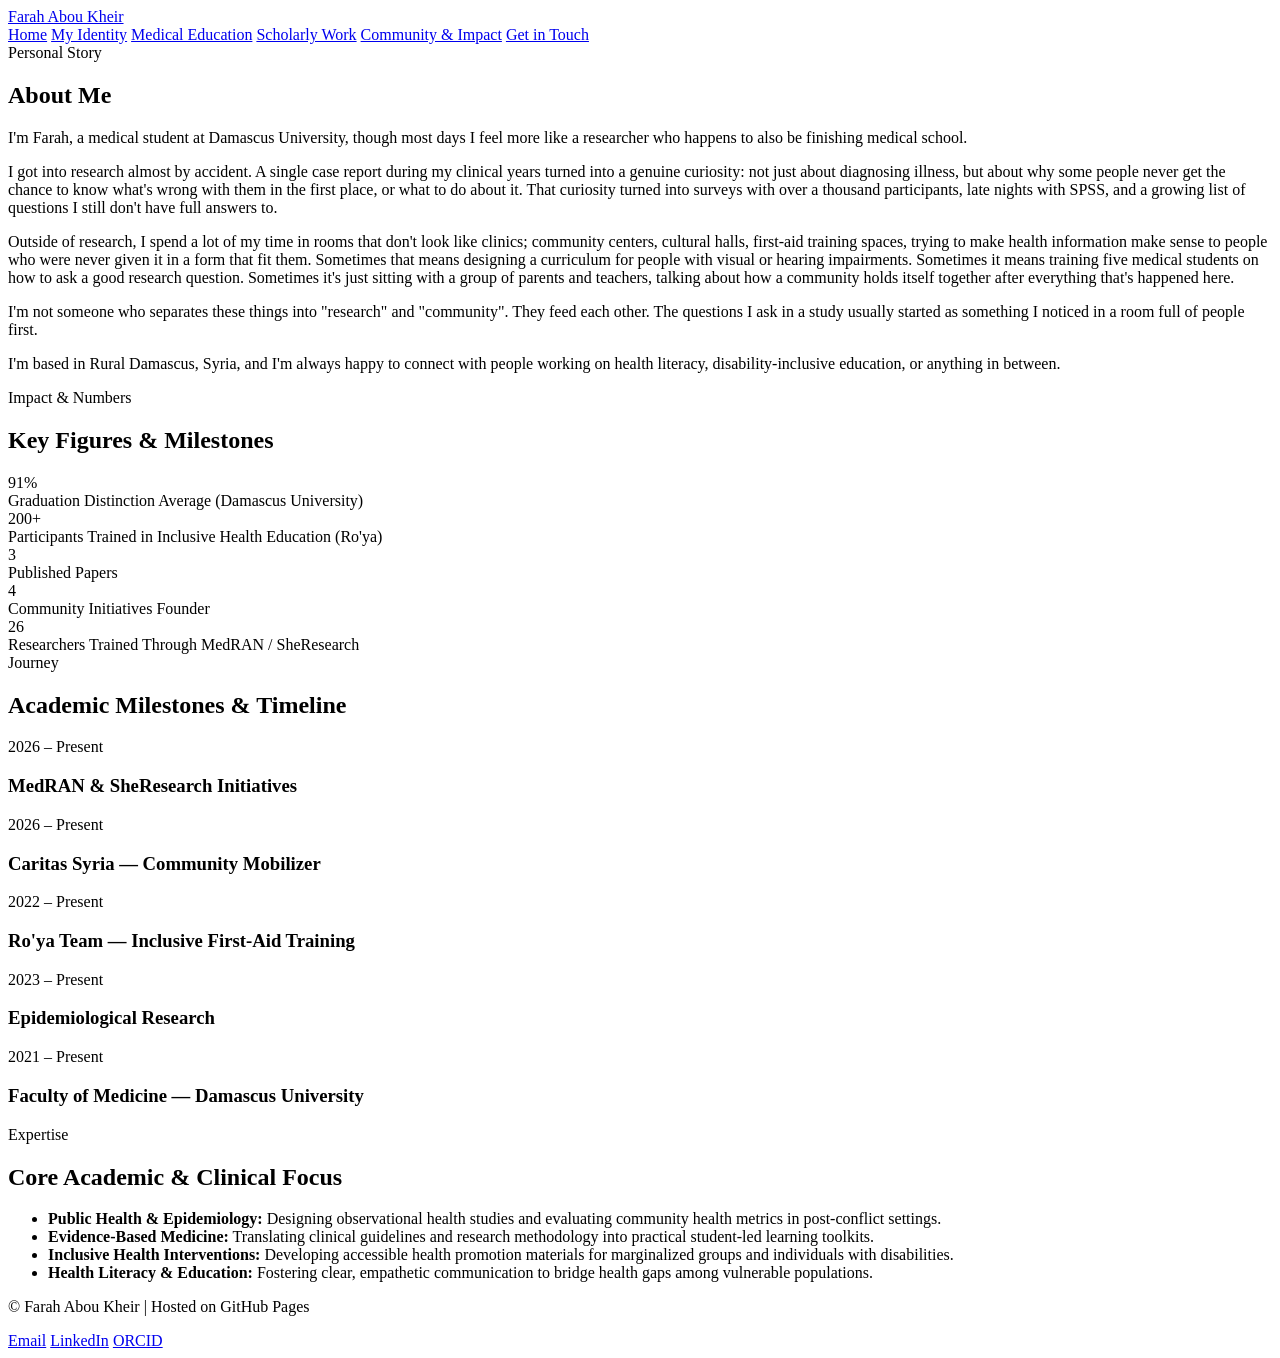
==== about.html @ fb02176a "Revise about.html layout and content Updated the structure and content of the about page, including " ====
<!DOCTYPE html>
<html lang="en">
<head>
  <meta charset="UTF-8">
  <meta name="viewport" content="width=device-width, initial-scale=1.0">
  <title>My Identity | Farah Abou Kheir</title>
  <link rel="stylesheet" href="style.css">
  <link rel="preconnect" href="https://fonts.googleapis.com">
  <link rel="preconnect" href="https://fonts.gstatic.com" crossorigin>
  <link href="https://fonts.googleapis.com/css2?family=Inter:wght@300;400;500;600;700&family=Merriweather:ital,wght@0,300;0,400;0,700;1,300&display=swap" rel="stylesheet">
</head>
<body>

  <!-- Top Navigation Bar -->
  <header class="navbar">
    <div class="nav-container">
      <a href="index.html" class="nav-logo">Farah Abou Kheir</a>
      <nav class="nav-menu">
        <a href="index.html" class="nav-link">Home</a>
        <a href="about.html" class="nav-link active">My Identity</a>
        <a href="medical.html" class="nav-link">Medical Education</a>
        <a href="research.html" class="nav-link">Scholarly Work</a>
        <a href="community.html" class="nav-link">Community & Impact</a>
        <a href="contact.html" class="nav-link">Get in Touch</a>
      </nav>
    </div>
  </header>

  <!-- Page Header -->
  <section class="page-header">
    <div class="container">
      <span class="section-tag">Personal Story</span>
      <h1 class="page-title">About Me</h1>
    </div>
  </section>

  <!-- Bio Narrative Section -->
  <section class="section-padding">
    <div class="container text-container">
      <p class="body-lead">
        I'm Farah, a medical student at Damascus University, though most days I feel more like a researcher who happens to also be finishing medical school.
      </p>
      <p>
        I got into research almost by accident. A single case report during my clinical years turned into a genuine curiosity: not just about diagnosing illness, but about why some people never get the chance to know what's wrong with them in the first place, or what to do about it. That curiosity turned into surveys with over a thousand participants, late nights with SPSS, and a growing list of questions I still don't have full answers to.
      </p>
      <p>
        Outside of research, I spend a lot of my time in rooms that don't look like clinics; community centers, cultural halls, first-aid training spaces, trying to make health information make sense to people who were never given it in a form that fit them. Sometimes that means designing a curriculum for people with visual or hearing impairments. Sometimes it means training five medical students on how to ask a good research question. Sometimes it's just sitting with a group of parents and teachers, talking about how a community holds itself together after everything that's happened here.
      </p>
      <p>
        I'm not someone who separates these things into "research" and "community". They feed each other. The questions I ask in a study usually started as something I noticed in a room full of people first.
      </p>
      <p>
        I'm based in Rural Damascus, Syria, and I'm always happy to connect with people working on health literacy, disability-inclusive education, or anything in between.
      </p>
    </div>
  </section>

  <!-- Key Figures & Milestones Grid -->
  <section class="section-padding bg-alt">
    <div class="container">
      <span class="section-tag text-center display-block">Impact & Numbers</span>
      <h2 class="section-heading text-center">Key Figures & Milestones</h2>
      <div class="stats-grid">
        <div class="stat-card">
          <div class="stat-value">91%</div>
          <div class="stat-label">Graduation Distinction Average (Damascus University)</div>
        </div>
        <div class="stat-card">
          <div class="stat-value">200+</div>
          <div class="stat-label">Participants Trained in Inclusive Health Education (Ro'ya)</div>
        </div>
        <div class="stat-card">
          <div class="stat-value">3</div>
          <div class="stat-label">Published Papers</div>
        </div>
        <div class="stat-card">
          <div class="stat-value">4</div>
          <div class="stat-label">Community Initiatives Founder</div>
        </div>
        <div class="stat-card">
          <div class="stat-value">26</div>
          <div class="stat-label">Researchers Trained Through MedRAN / SheResearch</div>
        </div>
      </div>
    </div>
  </section>

  <!-- Academic Milestones & Timeline -->
  <section class="section-padding">
    <div class="container text-container">
      <span class="section-tag">Journey</span>
      <h2 class="section-heading">Academic Milestones & Timeline</h2>
      <div class="timeline">
        <div class="timeline-item">
          <div class="timeline-marker"></div>
          <div class="timeline-content">
            <span class="timeline-date">2026 – Present</span>
            <h3>MedRAN & SheResearch Initiatives</h3>
          </div>
        </div>
        <div class="timeline-item">
          <div class="timeline-marker"></div>
          <div class="timeline-content">
            <span class="timeline-date">2026 – Present</span>
            <h3>Caritas Syria — Community Mobilizer</h3>
          </div>
        </div>
        <div class="timeline-item">
          <div class="timeline-marker"></div>
          <div class="timeline-content">
            <span class="timeline-date">2022 – Present</span>
            <h3>Ro'ya Team — Inclusive First-Aid Training</h3>
          </div>
        </div>
        <div class="timeline-item">
          <div class="timeline-marker"></div>
          <div class="timeline-content">
            <span class="timeline-date">2023 – Present</span>
            <h3>Epidemiological Research</h3>
          </div>
        </div>
        <div class="timeline-item">
          <div class="timeline-marker"></div>
          <div class="timeline-content">
            <span class="timeline-date">2021 – Present</span>
            <h3>Faculty of Medicine — Damascus University</h3>
          </div>
        </div>
      </div>
    </div>
  </section>

  <!-- Core Academic & Clinical Focus -->
  <section class="section-padding bg-alt">
    <div class="container text-container">
      <span class="section-tag">Expertise</span>
      <h2 class="section-heading">Core Academic & Clinical Focus</h2>
      <ul class="focus-list">
        <li><strong>Public Health & Epidemiology:</strong> Designing observational health studies and evaluating community health metrics in post-conflict settings.</li>
        <li><strong>Evidence-Based Medicine:</strong> Translating clinical guidelines and research methodology into practical student-led learning toolkits.</li>
        <li><strong>Inclusive Health Interventions:</strong> Developing accessible health promotion materials for marginalized groups and individuals with disabilities.</li>
        <li><strong>Health Literacy & Education:</strong> Fostering clear, empathetic communication to bridge health gaps among vulnerable populations.</li>
      </ul>
    </div>
  </section>

  <!-- Footer -->
  <footer class="site-footer">
    <div class="container footer-content">
      <p>&copy; Farah Abou Kheir | Hosted on GitHub Pages</p>
      <div class="footer-links">
        <a href="mailto:farah.aboukheir@gmail.com" target="_blank" rel="noopener">Email</a>
        <a href="https://linkedin.com/in/farahaboukheir" target="_blank" rel="noopener">LinkedIn</a>
        <a href="https://orcid.org/0000-0000-0000-0000" target="_blank" rel="noopener">ORCID</a>
      </div>
    </div>
  </footer>

</body>
</html>
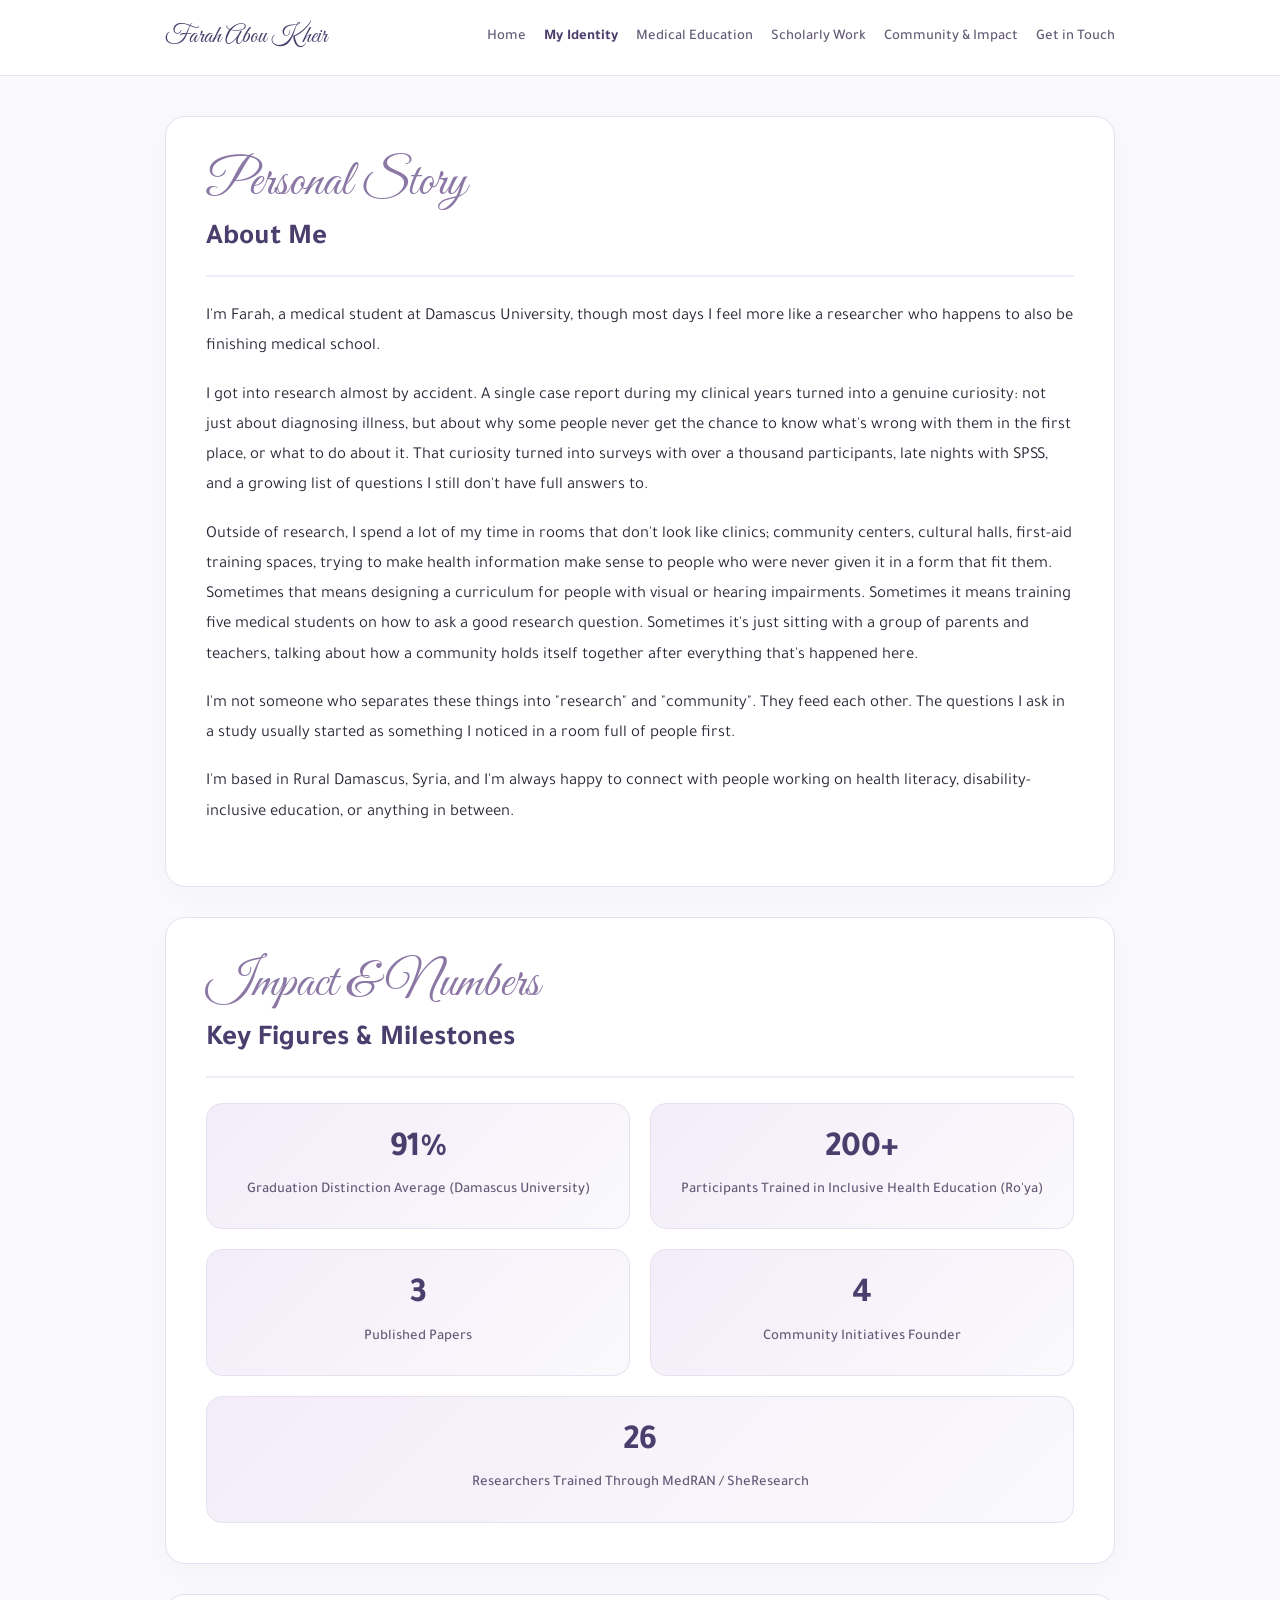
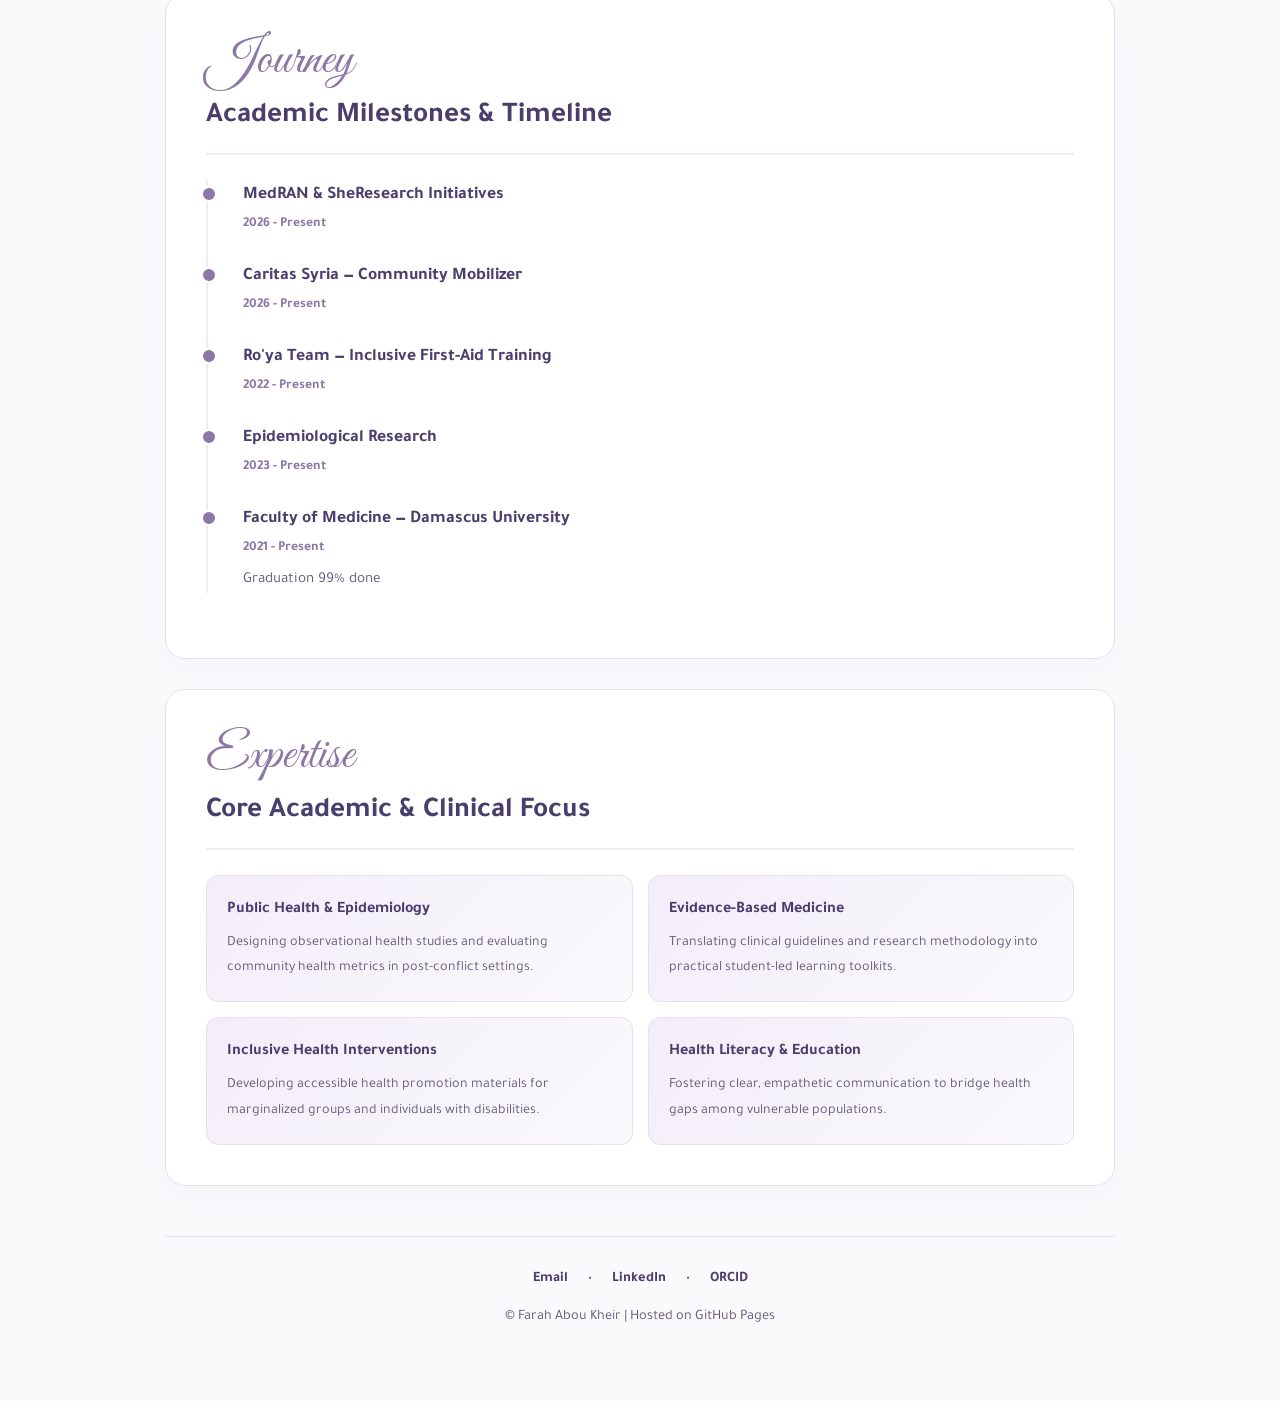
==== commit 60a071c1: "Update about.html" ====
--- a/about.html
+++ b/about.html
@@ -1,160 +1,398 @@
 <!DOCTYPE html>
 <html lang="en">
 <head>
-  <meta charset="UTF-8">
-  <meta name="viewport" content="width=device-width, initial-scale=1.0">
-  <title>My Identity | Farah Abou Kheir</title>
-  <link rel="stylesheet" href="style.css">
-  <link rel="preconnect" href="https://fonts.googleapis.com">
-  <link rel="preconnect" href="https://fonts.gstatic.com" crossorigin>
-  <link href="https://fonts.googleapis.com/css2?family=Inter:wght@300;400;500;600;700&family=Merriweather:ital,wght@0,300;0,400;0,700;1,300&display=swap" rel="stylesheet">
+    <meta charset="UTF-8">
+    <meta name="viewport" content="width=device-width, initial-scale=1.0">
+    <title>My Identity | Farah Abou Kheir</title>
+    <!-- Google Fonts: Tajawal & Great Vibes -->
+    <link href="https://fonts.googleapis.com/css2?family=Great+Vibes&family=Tajawal:wght@300;400;500;700&display=swap" rel="stylesheet">
+    <style>
+        :root {
+            --primary-purple: #4a3e6d;
+            --accent-lavender: #8b78a5;
+            --light-bg: #faf9fc;
+            --card-bg: #ffffff;
+            --text-dark: #2d2838;
+            --text-muted: #625975;
+            --lavender-border: #e6e1f0;
+            --badge-bg: #f0ebf7;
+            --hero-gradient: linear-gradient(135deg, #f3edf9 0%, #faf9fc 100%);
+        }
+
+        body {
+            font-family: 'Tajawal', sans-serif;
+            background-color: var(--light-bg);
+            color: var(--text-dark);
+            line-height: 1.8;
+            margin: 0;
+            padding: 0;
+        }
+
+        nav {
+            background-color: var(--card-bg);
+            border-bottom: 1px solid var(--lavender-border);
+            padding: 16px 0;
+            position: sticky;
+            top: 0;
+            z-index: 100;
+        }
+
+        .nav-container {
+            max-width: 950px;
+            margin: 0 auto;
+            padding: 0 20px;
+            display: flex;
+            justify-content: space-between;
+            align-items: center;
+            gap: 15px;
+        }
+
+        .nav-logo {
+            font-family: 'Great Vibes', cursive;
+            font-size: 1.5rem;
+            color: var(--primary-purple);
+            text-decoration: none;
+            white-space: nowrap;
+        }
+
+        .nav-links {
+            display: flex;
+            gap: 18px;
+            list-style: none;
+            margin: 0;
+            padding: 0;
+        }
+
+        .nav-links a {
+            color: var(--text-muted);
+            text-decoration: none;
+            font-weight: 500;
+            font-size: 0.92rem;
+            white-space: nowrap;
+        }
+
+        .nav-links a:hover, .nav-links a.active {
+            color: var(--primary-purple);
+            font-weight: 700;
+        }
+
+        .container {
+            max-width: 950px;
+            margin: 40px auto;
+            padding: 0 20px;
+        }
+
+        .section-card {
+            background: var(--card-bg);
+            padding: 40px;
+            border-radius: 20px;
+            border: 1px solid var(--lavender-border);
+            box-shadow: 0 10px 30px rgba(74, 62, 109, 0.03);
+            margin-bottom: 30px;
+        }
+
+        .page-title {
+            font-family: 'Great Vibes', cursive;
+            font-size: 3.2rem;
+            color: var(--accent-lavender);
+            margin: 0;
+            line-height: 1;
+        }
+
+        .section-heading {
+            color: var(--primary-purple);
+            font-size: 1.8rem;
+            font-weight: 700;
+            margin-top: 5px;
+            margin-bottom: 25px;
+            border-bottom: 2px solid var(--badge-bg);
+            padding-bottom: 10px;
+        }
+
+        .about-text p {
+            color: var(--text-dark);
+            font-size: 1.05rem;
+            margin-bottom: 18px;
+            line-height: 1.8;
+        }
+
+        /* Key Figures & Milestones Cards */
+        .metrics-grid {
+            display: grid;
+            grid-template-columns: repeat(2, 1fr);
+            gap: 20px;
+            margin-top: 25px;
+        }
+
+        .metric-card {
+            background: var(--hero-gradient);
+            border: 1px solid var(--lavender-border);
+            border-radius: 16px;
+            padding: 25px;
+            text-align: center;
+            transition: all 0.3s ease;
+        }
+
+        .metric-card:hover {
+            transform: translateY(-3px);
+            box-shadow: 0 8px 20px rgba(74, 62, 109, 0.06);
+        }
+
+        .metric-number {
+            font-size: 2.2rem;
+            font-weight: 700;
+            color: var(--primary-purple);
+            line-height: 1.2;
+            margin-bottom: 6px;
+        }
+
+        .metric-label {
+            color: var(--text-muted);
+            font-size: 0.92rem;
+            font-weight: 500;
+        }
+
+        /* Timeline Styles */
+        .timeline {
+            position: relative;
+            padding-left: 20px;
+            border-left: 2px solid var(--badge-bg);
+            margin-top: 20px;
+        }
+
+        .timeline-item {
+            position: relative;
+            margin-bottom: 25px;
+            padding-left: 15px;
+        }
+
+        .timeline-item::before {
+            content: '';
+            position: absolute;
+            left: -27px;
+            top: 6px;
+            width: 12px;
+            height: 12px;
+            border-radius: 50%;
+            background-color: var(--accent-lavender);
+            border: 2px solid var(--card-bg);
+        }
+
+        .timeline-title {
+            color: var(--primary-purple);
+            font-weight: 700;
+            font-size: 1.1rem;
+        }
+
+        .timeline-date {
+            color: var(--accent-lavender);
+            font-size: 0.85rem;
+            font-weight: 700;
+            margin-bottom: 5px;
+        }
+
+        .timeline-desc {
+            color: var(--text-muted);
+            font-size: 0.95rem;
+            margin: 0;
+        }
+
+        /* Core Focus Grid */
+        .focus-grid {
+            display: grid;
+            grid-template-columns: repeat(2, 1fr);
+            gap: 15px;
+            margin-top: 20px;
+        }
+
+        .focus-box {
+            background: var(--hero-gradient);
+            padding: 20px;
+            border-radius: 12px;
+            border: 1px solid var(--lavender-border);
+        }
+
+        .focus-title {
+            color: var(--primary-purple);
+            font-weight: 700;
+            font-size: 1rem;
+            margin-bottom: 6px;
+        }
+
+        .focus-desc {
+            color: var(--text-muted);
+            font-size: 0.88rem;
+            margin: 0;
+        }
+
+        footer {
+            border-top: 1px solid var(--lavender-border);
+            margin-top: 50px;
+            padding: 30px 20px;
+            text-align: center;
+            color: var(--text-muted);
+            font-size: 0.9rem;
+        }
+
+        .footer-links {
+            display: flex;
+            justify-content: center;
+            gap: 20px;
+            margin-bottom: 12px;
+        }
+
+        .footer-links a {
+            color: var(--primary-purple);
+            text-decoration: none;
+            font-weight: 600;
+            transition: color 0.2s ease;
+        }
+
+        .footer-links a:hover {
+            color: var(--accent-lavender);
+        }
+
+        @media (max-width: 600px) {
+            .metrics-grid, .focus-grid { grid-template-columns: 1fr; }
+            .nav-container { flex-direction: column; gap: 10px; }
+            .nav-links { gap: 10px; flex-wrap: wrap; justify-content: center; }
+            .footer-links { flex-direction: column; gap: 8px; }
+        }
+    </style>
 </head>
 <body>
 
-  <!-- Top Navigation Bar -->
-  <header class="navbar">
-    <div class="nav-container">
-      <a href="index.html" class="nav-logo">Farah Abou Kheir</a>
-      <nav class="nav-menu">
-        <a href="index.html" class="nav-link">Home</a>
-        <a href="about.html" class="nav-link active">My Identity</a>
-        <a href="medical.html" class="nav-link">Medical Education</a>
-        <a href="research.html" class="nav-link">Scholarly Work</a>
-        <a href="community.html" class="nav-link">Community & Impact</a>
-        <a href="contact.html" class="nav-link">Get in Touch</a>
-      </nav>
+    <nav>
+        <div class="nav-container">
+            <a href="index.html" class="nav-logo">Farah Abou Kheir</a>
+            <ul class="nav-links">
+                <li><a href="index.html">Home</a></li>
+                <li><a href="about.html" class="active">My Identity</a></li>
+                <li><a href="medical.html">Medical Education</a></li>
+                <li><a href="research.html">Scholarly Work</a></li>
+                <li><a href="community.html">Community & Impact</a></li>
+                <li><a href="contact.html">Get in Touch</a></li>
+            </ul>
+        </div>
+    </nav>
+
+    <div class="container">
+        
+        <!-- Bio Section -->
+        <div class="section-card">
+            <div class="page-title">Personal Story</div>
+            <h2 class="section-heading">About Me</h2>
+            <div class="about-text">
+                <p>
+                    I'm Farah, a medical student at Damascus University, though most days I feel more like a researcher who happens to also be finishing medical school.
+                </p>
+                <p>
+                    I got into research almost by accident. A single case report during my clinical years turned into a genuine curiosity: not just about diagnosing illness, but about why some people never get the chance to know what's wrong with them in the first place, or what to do about it. That curiosity turned into surveys with over a thousand participants, late nights with SPSS, and a growing list of questions I still don't have full answers to.
+                </p>
+                <p>
+                    Outside of research, I spend a lot of my time in rooms that don't look like clinics; community centers, cultural halls, first-aid training spaces, trying to make health information make sense to people who were never given it in a form that fit them. Sometimes that means designing a curriculum for people with visual or hearing impairments. Sometimes it means training five medical students on how to ask a good research question. Sometimes it's just sitting with a group of parents and teachers, talking about how a community holds itself together after everything that's happened here.
+                </p>
+                <p>
+                    I'm not someone who separates these things into "research" and "community". They feed each other. The questions I ask in a study usually started as something I noticed in a room full of people first.
+                </p>
+                <p>
+                    I'm based in Rural Damascus, Syria, and I'm always happy to connect with people working on health literacy, disability-inclusive education, or anything in between.
+                </p>
+            </div>
+        </div>
+
+        <!-- Key Figures & Milestones -->
+        <div class="section-card">
+            <div class="page-title">Impact & Numbers</div>
+            <h2 class="section-heading">Key Figures & Milestones</h2>
+            <div class="metrics-grid">
+                <div class="metric-card">
+                    <div class="metric-number">91%</div>
+                    <div class="metric-label">Graduation Distinction Average (Damascus University)</div>
+                </div>
+                <div class="metric-card">
+                    <div class="metric-number">200+</div>
+                    <div class="metric-label">Participants Trained in Inclusive Health Education (Ro'ya)</div>
+                </div>
+                <div class="metric-card">
+                    <div class="metric-number">3</div>
+                    <div class="metric-label">Published Papers</div>
+                </div>
+                <div class="metric-card">
+                    <div class="metric-number">4</div>
+                    <div class="metric-label">Community Initiatives Founder</div>
+                </div>
+                <div class="metric-card" style="grid-column: span 2;">
+                    <div class="metric-number">26</div>
+                    <div class="metric-label">Researchers Trained Through MedRAN / SheResearch</div>
+                </div>
+            </div>
+        </div>
+
+        <!-- Academic Milestones & Timeline -->
+        <div class="section-card">
+            <div class="page-title">Journey</div>
+            <h2 class="section-heading">Academic Milestones & Timeline</h2>
+            <div class="timeline">
+                <div class="timeline-item">
+                    <div class="timeline-title">MedRAN & SheResearch Initiatives</div>
+                    <div class="timeline-date">2026 - Present</div>
+                </div>
+                <div class="timeline-item">
+                    <div class="timeline-title">Caritas Syria — Community Mobilizer</div>
+                    <div class="timeline-date">2026 - Present</div>
+                </div>
+                <div class="timeline-item">
+                    <div class="timeline-title">Ro'ya Team — Inclusive First-Aid Training</div>
+                    <div class="timeline-date">2022 - Present</div>
+                </div>
+                <div class="timeline-item">
+                    <div class="timeline-title">Epidemiological Research</div>
+                    <div class="timeline-date">2023 - Present</div>
+                </div>
+                <div class="timeline-item">
+                    <div class="timeline-title">Faculty of Medicine — Damascus University</div>
+                    <div class="timeline-date">2021 - Present</div>
+                    <p class="timeline-desc">Graduation 99% done</p>
+                </div>
+            </div>
+        </div>
+
+        <!-- Core Academic & Clinical Focus -->
+        <div class="section-card">
+            <div class="page-title">Expertise</div>
+            <h2 class="section-heading">Core Academic & Clinical Focus</h2>
+            <div class="focus-grid">
+                <div class="focus-box">
+                    <div class="focus-title">Public Health & Epidemiology</div>
+                    <p class="focus-desc">Designing observational health studies and evaluating community health metrics in post-conflict settings.</p>
+                </div>
+                <div class="focus-box">
+                    <div class="focus-title">Evidence-Based Medicine</div>
+                    <p class="focus-desc">Translating clinical guidelines and research methodology into practical student-led learning toolkits.</p>
+                </div>
+                <div class="focus-box">
+                    <div class="focus-title">Inclusive Health Interventions</div>
+                    <p class="focus-desc">Developing accessible health promotion materials for marginalized groups and individuals with disabilities.</p>
+                </div>
+                <div class="focus-box">
+                    <div class="focus-title">Health Literacy & Education</div>
+                    <p class="focus-desc">Fostering clear, empathetic communication to bridge health gaps among vulnerable populations.</p>
+                </div>
+            </div>
+        </div>
+
+        <footer>
+            <div class="footer-links">
+                <a href="mailto:farah.aboukheir.med@gmail.com" target="_blank">Email</a>
+                <span>•</span>
+                <a href="https://linkedin.com" target="_blank">LinkedIn</a>
+                <span>•</span>
+                <a href="https://orcid.org" target="_blank">ORCID</a>
+            </div>
+            <div>© Farah Abou Kheir | Hosted on GitHub Pages</div>
+        </footer>
     </div>
-  </header>
-
-  <!-- Page Header -->
-  <section class="page-header">
-    <div class="container">
-      <span class="section-tag">Personal Story</span>
-      <h1 class="page-title">About Me</h1>
-    </div>
-  </section>
-
-  <!-- Bio Narrative Section -->
-  <section class="section-padding">
-    <div class="container text-container">
-      <p class="body-lead">
-        I'm Farah, a medical student at Damascus University, though most days I feel more like a researcher who happens to also be finishing medical school.
-      </p>
-      <p>
-        I got into research almost by accident. A single case report during my clinical years turned into a genuine curiosity: not just about diagnosing illness, but about why some people never get the chance to know what's wrong with them in the first place, or what to do about it. That curiosity turned into surveys with over a thousand participants, late nights with SPSS, and a growing list of questions I still don't have full answers to.
-      </p>
-      <p>
-        Outside of research, I spend a lot of my time in rooms that don't look like clinics; community centers, cultural halls, first-aid training spaces, trying to make health information make sense to people who were never given it in a form that fit them. Sometimes that means designing a curriculum for people with visual or hearing impairments. Sometimes it means training five medical students on how to ask a good research question. Sometimes it's just sitting with a group of parents and teachers, talking about how a community holds itself together after everything that's happened here.
-      </p>
-      <p>
-        I'm not someone who separates these things into "research" and "community". They feed each other. The questions I ask in a study usually started as something I noticed in a room full of people first.
-      </p>
-      <p>
-        I'm based in Rural Damascus, Syria, and I'm always happy to connect with people working on health literacy, disability-inclusive education, or anything in between.
-      </p>
-    </div>
-  </section>
-
-  <!-- Key Figures & Milestones Grid -->
-  <section class="section-padding bg-alt">
-    <div class="container">
-      <span class="section-tag text-center display-block">Impact & Numbers</span>
-      <h2 class="section-heading text-center">Key Figures & Milestones</h2>
-      <div class="stats-grid">
-        <div class="stat-card">
-          <div class="stat-value">91%</div>
-          <div class="stat-label">Graduation Distinction Average (Damascus University)</div>
-        </div>
-        <div class="stat-card">
-          <div class="stat-value">200+</div>
-          <div class="stat-label">Participants Trained in Inclusive Health Education (Ro'ya)</div>
-        </div>
-        <div class="stat-card">
-          <div class="stat-value">3</div>
-          <div class="stat-label">Published Papers</div>
-        </div>
-        <div class="stat-card">
-          <div class="stat-value">4</div>
-          <div class="stat-label">Community Initiatives Founder</div>
-        </div>
-        <div class="stat-card">
-          <div class="stat-value">26</div>
-          <div class="stat-label">Researchers Trained Through MedRAN / SheResearch</div>
-        </div>
-      </div>
-    </div>
-  </section>
-
-  <!-- Academic Milestones & Timeline -->
-  <section class="section-padding">
-    <div class="container text-container">
-      <span class="section-tag">Journey</span>
-      <h2 class="section-heading">Academic Milestones & Timeline</h2>
-      <div class="timeline">
-        <div class="timeline-item">
-          <div class="timeline-marker"></div>
-          <div class="timeline-content">
-            <span class="timeline-date">2026 – Present</span>
-            <h3>MedRAN & SheResearch Initiatives</h3>
-          </div>
-        </div>
-        <div class="timeline-item">
-          <div class="timeline-marker"></div>
-          <div class="timeline-content">
-            <span class="timeline-date">2026 – Present</span>
-            <h3>Caritas Syria — Community Mobilizer</h3>
-          </div>
-        </div>
-        <div class="timeline-item">
-          <div class="timeline-marker"></div>
-          <div class="timeline-content">
-            <span class="timeline-date">2022 – Present</span>
-            <h3>Ro'ya Team — Inclusive First-Aid Training</h3>
-          </div>
-        </div>
-        <div class="timeline-item">
-          <div class="timeline-marker"></div>
-          <div class="timeline-content">
-            <span class="timeline-date">2023 – Present</span>
-            <h3>Epidemiological Research</h3>
-          </div>
-        </div>
-        <div class="timeline-item">
-          <div class="timeline-marker"></div>
-          <div class="timeline-content">
-            <span class="timeline-date">2021 – Present</span>
-            <h3>Faculty of Medicine — Damascus University</h3>
-          </div>
-        </div>
-      </div>
-    </div>
-  </section>
-
-  <!-- Core Academic & Clinical Focus -->
-  <section class="section-padding bg-alt">
-    <div class="container text-container">
-      <span class="section-tag">Expertise</span>
-      <h2 class="section-heading">Core Academic & Clinical Focus</h2>
-      <ul class="focus-list">
-        <li><strong>Public Health & Epidemiology:</strong> Designing observational health studies and evaluating community health metrics in post-conflict settings.</li>
-        <li><strong>Evidence-Based Medicine:</strong> Translating clinical guidelines and research methodology into practical student-led learning toolkits.</li>
-        <li><strong>Inclusive Health Interventions:</strong> Developing accessible health promotion materials for marginalized groups and individuals with disabilities.</li>
-        <li><strong>Health Literacy & Education:</strong> Fostering clear, empathetic communication to bridge health gaps among vulnerable populations.</li>
-      </ul>
-    </div>
-  </section>
-
-  <!-- Footer -->
-  <footer class="site-footer">
-    <div class="container footer-content">
-      <p>&copy; Farah Abou Kheir | Hosted on GitHub Pages</p>
-      <div class="footer-links">
-        <a href="mailto:farah.aboukheir@gmail.com" target="_blank" rel="noopener">Email</a>
-        <a href="https://linkedin.com/in/farahaboukheir" target="_blank" rel="noopener">LinkedIn</a>
-        <a href="https://orcid.org/0000-0000-0000-0000" target="_blank" rel="noopener">ORCID</a>
-      </div>
-    </div>
-  </footer>
 
 </body>
 </html>
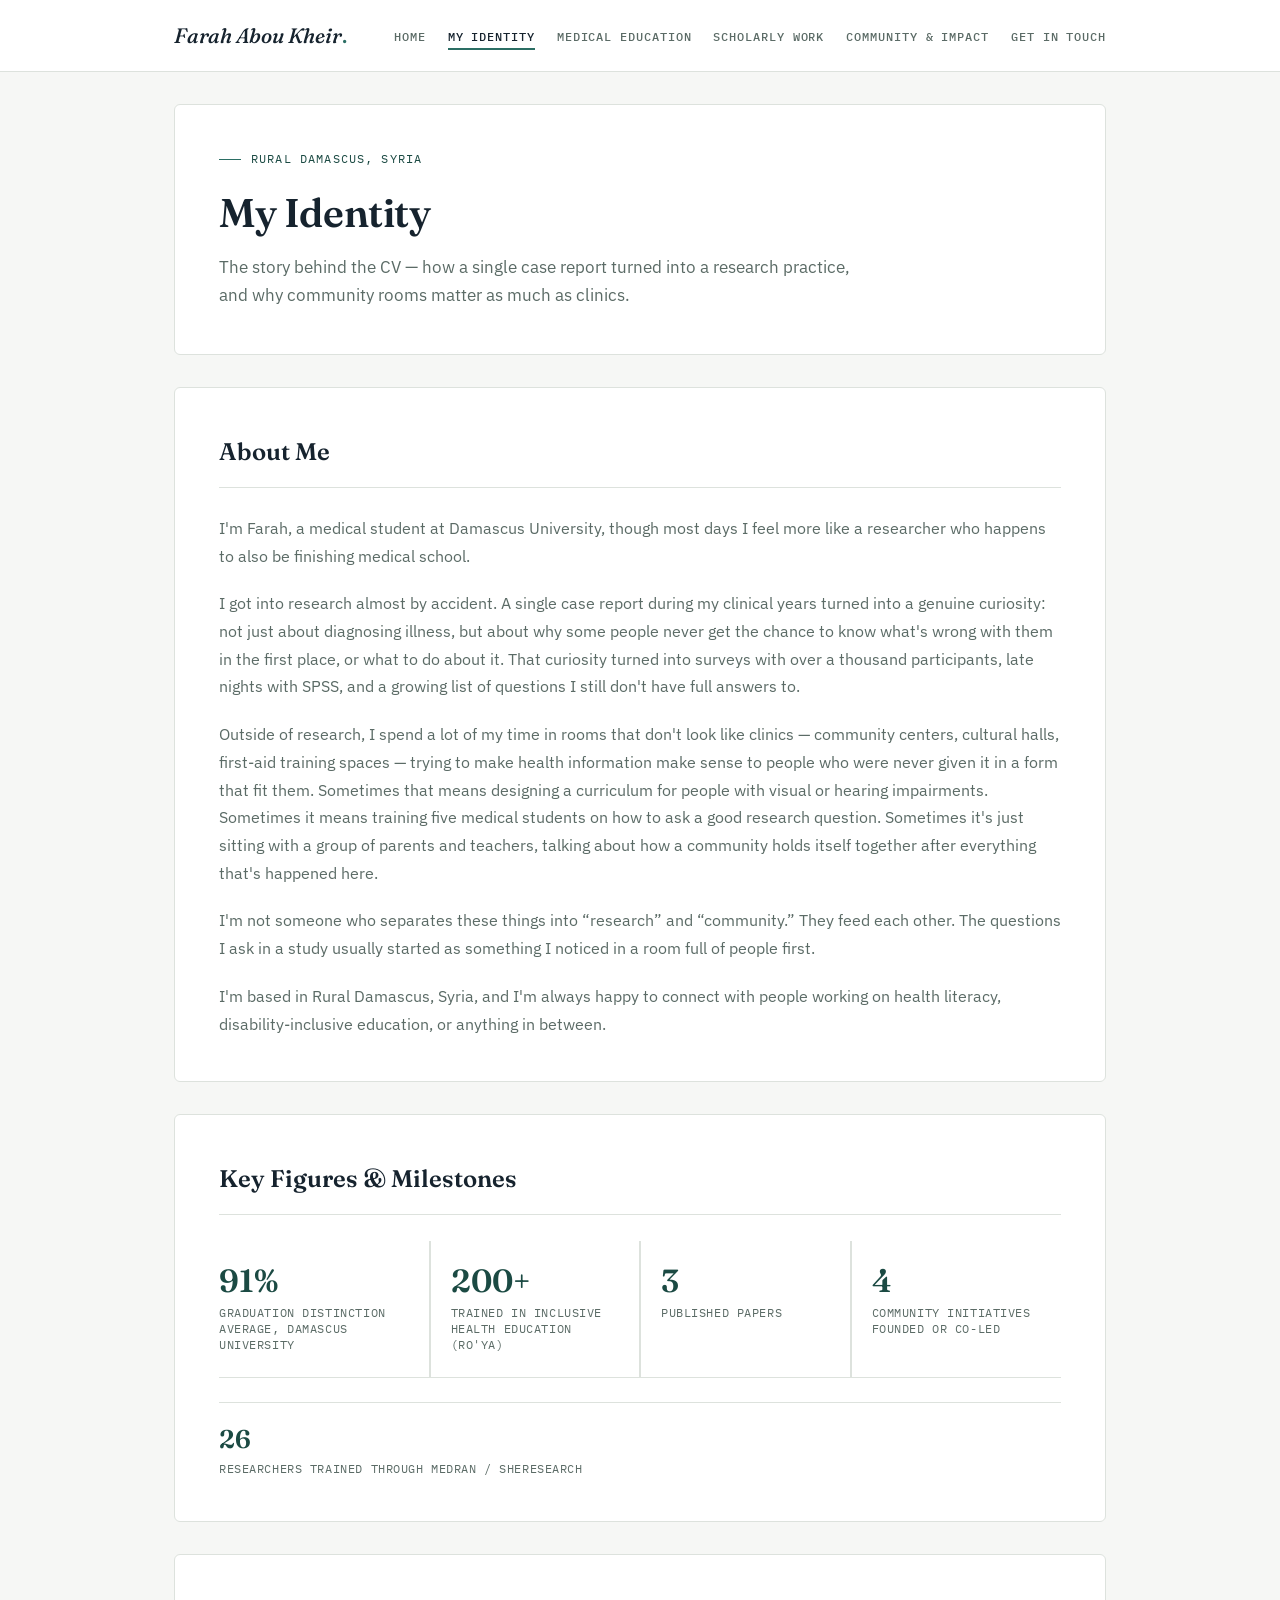
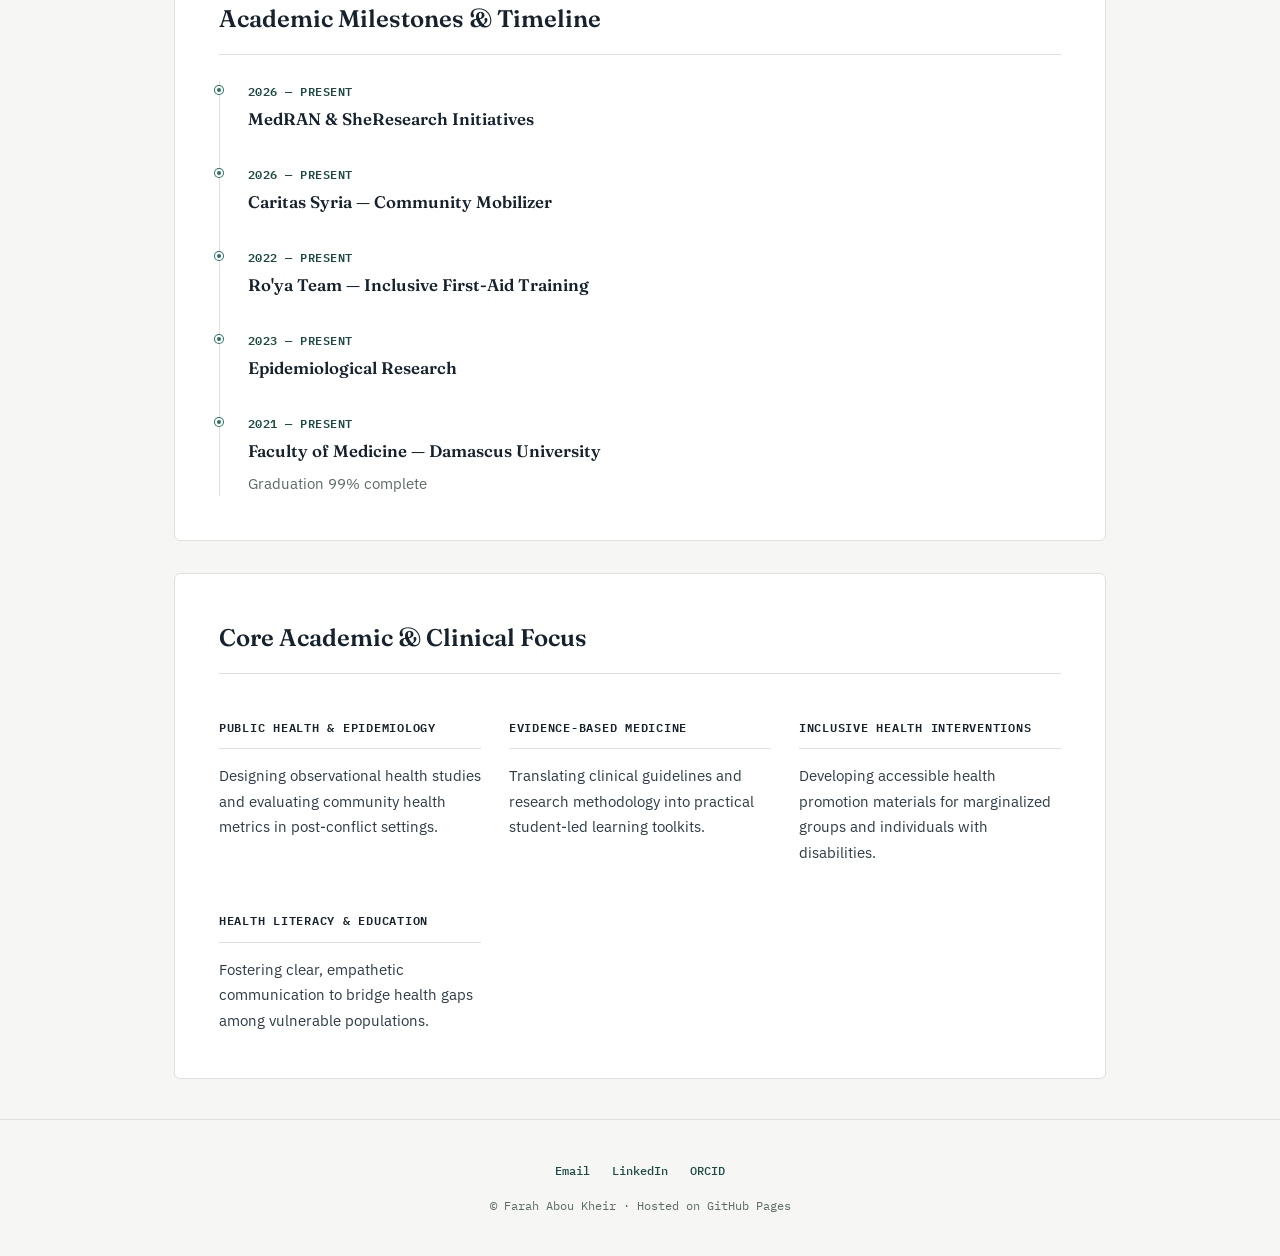
==== commit 8ff2ccca: "Update about.html" ====
--- a/about.html
+++ b/about.html
@@ -3,396 +3,155 @@
 <head>
     <meta charset="UTF-8">
     <meta name="viewport" content="width=device-width, initial-scale=1.0">
+    <meta name="description" content="About Farah Abou Kheir — medical student and public health researcher based in Rural Damascus, Syria, working on health literacy and inclusive health education.">
     <title>My Identity | Farah Abou Kheir</title>
-    <!-- Google Fonts: Tajawal & Great Vibes -->
-    <link href="https://fonts.googleapis.com/css2?family=Great+Vibes&family=Tajawal:wght@300;400;500;700&display=swap" rel="stylesheet">
-    <style>
-        :root {
-            --primary-purple: #4a3e6d;
-            --accent-lavender: #8b78a5;
-            --light-bg: #faf9fc;
-            --card-bg: #ffffff;
-            --text-dark: #2d2838;
-            --text-muted: #625975;
-            --lavender-border: #e6e1f0;
-            --badge-bg: #f0ebf7;
-            --hero-gradient: linear-gradient(135deg, #f3edf9 0%, #faf9fc 100%);
-        }
-
-        body {
-            font-family: 'Tajawal', sans-serif;
-            background-color: var(--light-bg);
-            color: var(--text-dark);
-            line-height: 1.8;
-            margin: 0;
-            padding: 0;
-        }
-
-        nav {
-            background-color: var(--card-bg);
-            border-bottom: 1px solid var(--lavender-border);
-            padding: 16px 0;
-            position: sticky;
-            top: 0;
-            z-index: 100;
-        }
-
-        .nav-container {
-            max-width: 950px;
-            margin: 0 auto;
-            padding: 0 20px;
-            display: flex;
-            justify-content: space-between;
-            align-items: center;
-            gap: 15px;
-        }
-
-        .nav-logo {
-            font-family: 'Great Vibes', cursive;
-            font-size: 1.5rem;
-            color: var(--primary-purple);
-            text-decoration: none;
-            white-space: nowrap;
-        }
-
-        .nav-links {
-            display: flex;
-            gap: 18px;
-            list-style: none;
-            margin: 0;
-            padding: 0;
-        }
-
-        .nav-links a {
-            color: var(--text-muted);
-            text-decoration: none;
-            font-weight: 500;
-            font-size: 0.92rem;
-            white-space: nowrap;
-        }
-
-        .nav-links a:hover, .nav-links a.active {
-            color: var(--primary-purple);
-            font-weight: 700;
-        }
-
-        .container {
-            max-width: 950px;
-            margin: 40px auto;
-            padding: 0 20px;
-        }
-
-        .section-card {
-            background: var(--card-bg);
-            padding: 40px;
-            border-radius: 20px;
-            border: 1px solid var(--lavender-border);
-            box-shadow: 0 10px 30px rgba(74, 62, 109, 0.03);
-            margin-bottom: 30px;
-        }
-
-        .page-title {
-            font-family: 'Great Vibes', cursive;
-            font-size: 3.2rem;
-            color: var(--accent-lavender);
-            margin: 0;
-            line-height: 1;
-        }
-
-        .section-heading {
-            color: var(--primary-purple);
-            font-size: 1.8rem;
-            font-weight: 700;
-            margin-top: 5px;
-            margin-bottom: 25px;
-            border-bottom: 2px solid var(--badge-bg);
-            padding-bottom: 10px;
-        }
-
-        .about-text p {
-            color: var(--text-dark);
-            font-size: 1.05rem;
-            margin-bottom: 18px;
-            line-height: 1.8;
-        }
-
-        /* Key Figures & Milestones Cards */
-        .metrics-grid {
-            display: grid;
-            grid-template-columns: repeat(2, 1fr);
-            gap: 20px;
-            margin-top: 25px;
-        }
-
-        .metric-card {
-            background: var(--hero-gradient);
-            border: 1px solid var(--lavender-border);
-            border-radius: 16px;
-            padding: 25px;
-            text-align: center;
-            transition: all 0.3s ease;
-        }
-
-        .metric-card:hover {
-            transform: translateY(-3px);
-            box-shadow: 0 8px 20px rgba(74, 62, 109, 0.06);
-        }
-
-        .metric-number {
-            font-size: 2.2rem;
-            font-weight: 700;
-            color: var(--primary-purple);
-            line-height: 1.2;
-            margin-bottom: 6px;
-        }
-
-        .metric-label {
-            color: var(--text-muted);
-            font-size: 0.92rem;
-            font-weight: 500;
-        }
-
-        /* Timeline Styles */
-        .timeline {
-            position: relative;
-            padding-left: 20px;
-            border-left: 2px solid var(--badge-bg);
-            margin-top: 20px;
-        }
-
-        .timeline-item {
-            position: relative;
-            margin-bottom: 25px;
-            padding-left: 15px;
-        }
-
-        .timeline-item::before {
-            content: '';
-            position: absolute;
-            left: -27px;
-            top: 6px;
-            width: 12px;
-            height: 12px;
-            border-radius: 50%;
-            background-color: var(--accent-lavender);
-            border: 2px solid var(--card-bg);
-        }
-
-        .timeline-title {
-            color: var(--primary-purple);
-            font-weight: 700;
-            font-size: 1.1rem;
-        }
-
-        .timeline-date {
-            color: var(--accent-lavender);
-            font-size: 0.85rem;
-            font-weight: 700;
-            margin-bottom: 5px;
-        }
-
-        .timeline-desc {
-            color: var(--text-muted);
-            font-size: 0.95rem;
-            margin: 0;
-        }
-
-        /* Core Focus Grid */
-        .focus-grid {
-            display: grid;
-            grid-template-columns: repeat(2, 1fr);
-            gap: 15px;
-            margin-top: 20px;
-        }
-
-        .focus-box {
-            background: var(--hero-gradient);
-            padding: 20px;
-            border-radius: 12px;
-            border: 1px solid var(--lavender-border);
-        }
-
-        .focus-title {
-            color: var(--primary-purple);
-            font-weight: 700;
-            font-size: 1rem;
-            margin-bottom: 6px;
-        }
-
-        .focus-desc {
-            color: var(--text-muted);
-            font-size: 0.88rem;
-            margin: 0;
-        }
-
-        footer {
-            border-top: 1px solid var(--lavender-border);
-            margin-top: 50px;
-            padding: 30px 20px;
-            text-align: center;
-            color: var(--text-muted);
-            font-size: 0.9rem;
-        }
-
-        .footer-links {
-            display: flex;
-            justify-content: center;
-            gap: 20px;
-            margin-bottom: 12px;
-        }
-
-        .footer-links a {
-            color: var(--primary-purple);
-            text-decoration: none;
-            font-weight: 600;
-            transition: color 0.2s ease;
-        }
-
-        .footer-links a:hover {
-            color: var(--accent-lavender);
-        }
-
-        @media (max-width: 600px) {
-            .metrics-grid, .focus-grid { grid-template-columns: 1fr; }
-            .nav-container { flex-direction: column; gap: 10px; }
-            .nav-links { gap: 10px; flex-wrap: wrap; justify-content: center; }
-            .footer-links { flex-direction: column; gap: 8px; }
-        }
-    </style>
+    <link rel="icon" type="image/svg+xml" href="favicon.svg">
+    <link rel="stylesheet" href="styles.css">
 </head>
 <body>
+    <a href="#main" class="skip-link">Skip to content</a>
 
     <nav>
         <div class="nav-container">
-            <a href="index.html" class="nav-logo">Farah Abou Kheir</a>
+            <a href="index.html" class="nav-logo">Farah Abou Kheir<span class="dot">.</span></a>
             <ul class="nav-links">
                 <li><a href="index.html">Home</a></li>
                 <li><a href="about.html" class="active">My Identity</a></li>
                 <li><a href="medical.html">Medical Education</a></li>
                 <li><a href="research.html">Scholarly Work</a></li>
-                <li><a href="community.html">Community & Impact</a></li>
+                <li><a href="community.html">Community &amp; Impact</a></li>
                 <li><a href="contact.html">Get in Touch</a></li>
             </ul>
         </div>
     </nav>
 
-    <div class="container">
-        
-        <!-- Bio Section -->
+    <main id="main" class="container">
+
         <div class="section-card">
-            <div class="page-title">Personal Story</div>
+            <div class="eyebrow">Rural Damascus, Syria</div>
+            <h1 class="page-title">My Identity</h1>
+            <p class="page-subtitle">
+                The story behind the CV — how a single case report turned into a research practice, and why community rooms matter as much as clinics.
+            </p>
+        </div>
+
+        <!-- Bio -->
+        <div class="section-card">
             <h2 class="section-heading">About Me</h2>
-            <div class="about-text">
-                <p>
+            <div class="item-desc" style="font-size: 1.02rem;">
+                <p style="margin-bottom: 20px;">
                     I'm Farah, a medical student at Damascus University, though most days I feel more like a researcher who happens to also be finishing medical school.
                 </p>
-                <p>
+                <p style="margin-bottom: 20px;">
                     I got into research almost by accident. A single case report during my clinical years turned into a genuine curiosity: not just about diagnosing illness, but about why some people never get the chance to know what's wrong with them in the first place, or what to do about it. That curiosity turned into surveys with over a thousand participants, late nights with SPSS, and a growing list of questions I still don't have full answers to.
                 </p>
-                <p>
-                    Outside of research, I spend a lot of my time in rooms that don't look like clinics; community centers, cultural halls, first-aid training spaces, trying to make health information make sense to people who were never given it in a form that fit them. Sometimes that means designing a curriculum for people with visual or hearing impairments. Sometimes it means training five medical students on how to ask a good research question. Sometimes it's just sitting with a group of parents and teachers, talking about how a community holds itself together after everything that's happened here.
+                <p style="margin-bottom: 20px;">
+                    Outside of research, I spend a lot of my time in rooms that don't look like clinics — community centers, cultural halls, first-aid training spaces — trying to make health information make sense to people who were never given it in a form that fit them. Sometimes that means designing a curriculum for people with visual or hearing impairments. Sometimes it means training five medical students on how to ask a good research question. Sometimes it's just sitting with a group of parents and teachers, talking about how a community holds itself together after everything that's happened here.
                 </p>
-                <p>
-                    I'm not someone who separates these things into "research" and "community". They feed each other. The questions I ask in a study usually started as something I noticed in a room full of people first.
+                <p style="margin-bottom: 20px;">
+                    I'm not someone who separates these things into &ldquo;research&rdquo; and &ldquo;community.&rdquo; They feed each other. The questions I ask in a study usually started as something I noticed in a room full of people first.
                 </p>
-                <p>
+                <p style="margin-bottom: 0;">
                     I'm based in Rural Damascus, Syria, and I'm always happy to connect with people working on health literacy, disability-inclusive education, or anything in between.
                 </p>
             </div>
         </div>
 
-        <!-- Key Figures & Milestones -->
+        <!-- Key Figures -->
         <div class="section-card">
-            <div class="page-title">Impact & Numbers</div>
-            <h2 class="section-heading">Key Figures & Milestones</h2>
-            <div class="metrics-grid">
-                <div class="metric-card">
-                    <div class="metric-number">91%</div>
-                    <div class="metric-label">Graduation Distinction Average (Damascus University)</div>
+            <h2 class="section-heading">Key Figures &amp; Milestones</h2>
+            <div class="stats-strip" style="margin: 0; border-top: none;">
+                <div class="stat-block" style="border-left: none; border-right: 1px solid var(--line); padding-left: 0;">
+                    <div class="stat-number">91%</div>
+                    <div class="stat-label">Graduation Distinction<br>Average, Damascus University</div>
                 </div>
-                <div class="metric-card">
-                    <div class="metric-number">200+</div>
-                    <div class="metric-label">Participants Trained in Inclusive Health Education (Ro'ya)</div>
+                <div class="stat-block" style="border-right: 1px solid var(--line);">
+                    <div class="stat-number">200+</div>
+                    <div class="stat-label">Trained in Inclusive<br>Health Education (Ro'ya)</div>
                 </div>
-                <div class="metric-card">
-                    <div class="metric-number">3</div>
-                    <div class="metric-label">Published Papers</div>
+                <div class="stat-block" style="border-right: 1px solid var(--line);">
+                    <div class="stat-number">3</div>
+                    <div class="stat-label">Published Papers</div>
                 </div>
-                <div class="metric-card">
-                    <div class="metric-number">4</div>
-                    <div class="metric-label">Community Initiatives Founder</div>
+                <div class="stat-block">
+                    <div class="stat-number">4</div>
+                    <div class="stat-label">Community Initiatives<br>Founded or Co-Led</div>
                 </div>
-                <div class="metric-card" style="grid-column: span 2;">
-                    <div class="metric-number">26</div>
-                    <div class="metric-label">Researchers Trained Through MedRAN / SheResearch</div>
+            </div>
+            <div style="margin-top: 24px; padding-top: 24px; border-top: 1px solid var(--line);">
+                <div class="stat-number" style="font-size: 1.6rem;">26</div>
+                <div class="stat-label">Researchers Trained Through MedRAN / SheResearch</div>
+            </div>
+        </div>
+
+        <!-- Timeline -->
+        <div class="section-card">
+            <h2 class="section-heading">Academic Milestones &amp; Timeline</h2>
+            <div class="timeline">
+                <div class="timeline-item">
+                    <div class="timeline-dot"></div>
+                    <div class="timeline-date">2026 — Present</div>
+                    <div class="timeline-content"><h3>MedRAN &amp; SheResearch Initiatives</h3></div>
+                </div>
+                <div class="timeline-item">
+                    <div class="timeline-dot"></div>
+                    <div class="timeline-date">2026 — Present</div>
+                    <div class="timeline-content"><h3>Caritas Syria — Community Mobilizer</h3></div>
+                </div>
+                <div class="timeline-item">
+                    <div class="timeline-dot"></div>
+                    <div class="timeline-date">2022 — Present</div>
+                    <div class="timeline-content"><h3>Ro'ya Team — Inclusive First-Aid Training</h3></div>
+                </div>
+                <div class="timeline-item">
+                    <div class="timeline-dot"></div>
+                    <div class="timeline-date">2023 — Present</div>
+                    <div class="timeline-content"><h3>Epidemiological Research</h3></div>
+                </div>
+                <div class="timeline-item">
+                    <div class="timeline-dot"></div>
+                    <div class="timeline-date">2021 — Present</div>
+                    <div class="timeline-content">
+                        <h3>Faculty of Medicine — Damascus University</h3>
+                        <p>Graduation 99% complete</p>
+                    </div>
                 </div>
             </div>
         </div>
 
-        <!-- Academic Milestones & Timeline -->
+        <!-- Focus areas -->
         <div class="section-card">
-            <div class="page-title">Journey</div>
-            <h2 class="section-heading">Academic Milestones & Timeline</h2>
-            <div class="timeline">
-                <div class="timeline-item">
-                    <div class="timeline-title">MedRAN & SheResearch Initiatives</div>
-                    <div class="timeline-date">2026 - Present</div>
+            <h2 class="section-heading">Core Academic &amp; Clinical Focus</h2>
+            <div class="cert-grid">
+                <div class="cert-category">
+                    <h4>Public Health &amp; Epidemiology</h4>
+                    <p class="impact-desc" style="font-size: 0.92rem; margin: 0;">Designing observational health studies and evaluating community health metrics in post-conflict settings.</p>
                 </div>
-                <div class="timeline-item">
-                    <div class="timeline-title">Caritas Syria — Community Mobilizer</div>
-                    <div class="timeline-date">2026 - Present</div>
+                <div class="cert-category">
+                    <h4>Evidence-Based Medicine</h4>
+                    <p class="impact-desc" style="font-size: 0.92rem; margin: 0;">Translating clinical guidelines and research methodology into practical student-led learning toolkits.</p>
                 </div>
-                <div class="timeline-item">
-                    <div class="timeline-title">Ro'ya Team — Inclusive First-Aid Training</div>
-                    <div class="timeline-date">2022 - Present</div>
+                <div class="cert-category">
+                    <h4>Inclusive Health Interventions</h4>
+                    <p class="impact-desc" style="font-size: 0.92rem; margin: 0;">Developing accessible health promotion materials for marginalized groups and individuals with disabilities.</p>
                 </div>
-                <div class="timeline-item">
-                    <div class="timeline-title">Epidemiological Research</div>
-                    <div class="timeline-date">2023 - Present</div>
-                </div>
-                <div class="timeline-item">
-                    <div class="timeline-title">Faculty of Medicine — Damascus University</div>
-                    <div class="timeline-date">2021 - Present</div>
-                    <p class="timeline-desc">Graduation 99% done</p>
+                <div class="cert-category">
+                    <h4>Health Literacy &amp; Education</h4>
+                    <p class="impact-desc" style="font-size: 0.92rem; margin: 0;">Fostering clear, empathetic communication to bridge health gaps among vulnerable populations.</p>
                 </div>
             </div>
         </div>
 
-        <!-- Core Academic & Clinical Focus -->
-        <div class="section-card">
-            <div class="page-title">Expertise</div>
-            <h2 class="section-heading">Core Academic & Clinical Focus</h2>
-            <div class="focus-grid">
-                <div class="focus-box">
-                    <div class="focus-title">Public Health & Epidemiology</div>
-                    <p class="focus-desc">Designing observational health studies and evaluating community health metrics in post-conflict settings.</p>
-                </div>
-                <div class="focus-box">
-                    <div class="focus-title">Evidence-Based Medicine</div>
-                    <p class="focus-desc">Translating clinical guidelines and research methodology into practical student-led learning toolkits.</p>
-                </div>
-                <div class="focus-box">
-                    <div class="focus-title">Inclusive Health Interventions</div>
-                    <p class="focus-desc">Developing accessible health promotion materials for marginalized groups and individuals with disabilities.</p>
-                </div>
-                <div class="focus-box">
-                    <div class="focus-title">Health Literacy & Education</div>
-                    <p class="focus-desc">Fostering clear, empathetic communication to bridge health gaps among vulnerable populations.</p>
-                </div>
-            </div>
+    </main>
+
+    <footer>
+        <div class="footer-links">
+            <a href="mailto:farahak2002@gmail.com">Email</a>
+            <a href="https://linkedin.com/in/farah-abou-kheir" target="_blank" rel="noopener">LinkedIn</a>
+            <a href="https://orcid.org/0009-0006-2637-1370" target="_blank" rel="noopener">ORCID</a>
         </div>
-
-        <footer>
-            <div class="footer-links">
-                <a href="mailto:farah.aboukheir.med@gmail.com" target="_blank">Email</a>
-                <span>•</span>
-                <a href="https://linkedin.com" target="_blank">LinkedIn</a>
-                <span>•</span>
-                <a href="https://orcid.org" target="_blank">ORCID</a>
-            </div>
-            <div>© Farah Abou Kheir | Hosted on GitHub Pages</div>
-        </footer>
-    </div>
+        <div>&copy; Farah Abou Kheir · Hosted on GitHub Pages</div>
+    </footer>
 
 </body>
 </html>
--- a/styles.css
+++ b/styles.css
@@ -0,0 +1,851 @@
+/* ============================================================
+   Farah Abou Kheir — Academic Portfolio
+   Design system: "Field Record" — a clinical case-file aesthetic
+   ============================================================ */
+
+@import url('https://fonts.googleapis.com/css2?family=Fraunces:ital,opsz,wght@0,9..144,300;0,9..144,400;0,9..144,600;0,9..144,700;1,9..144,400;1,9..144,500&family=IBM+Plex+Sans:wght@400;500;600;700&family=IBM+Plex+Mono:wght@400;500;600&display=swap');
+
+:root {
+  --ink: #16232e;
+  --ink-soft: #2c3b46;
+  --paper: #f6f7f5;
+  --surface: #ffffff;
+  --teal: #2b6e64;
+  --teal-deep: #1b4a43;
+  --teal-tint: #eaf2f0;
+  --amber: #b8842e;
+  --amber-tint: #faf3e6;
+  --rose: #9c4a3f;
+  --rose-tint: #f7ece9;
+  --line: #dde2dd;
+  --line-soft: #e9ece8;
+  --muted: #5b6b66;
+
+  --serif: 'Fraunces', Georgia, serif;
+  --sans: 'IBM Plex Sans', -apple-system, sans-serif;
+  --mono: 'IBM Plex Mono', 'Courier New', monospace;
+}
+
+* { box-sizing: border-box; }
+
+html { scroll-behavior: smooth; }
+
+body {
+  font-family: var(--sans);
+  background-color: var(--paper);
+  color: var(--ink-soft);
+  line-height: 1.7;
+  margin: 0;
+  padding: 0;
+  -webkit-font-smoothing: antialiased;
+}
+
+a { color: inherit; }
+
+/* ---------- Skip link (accessibility) ---------- */
+.skip-link {
+  position: absolute;
+  left: -999px;
+  top: 0;
+  background: var(--ink);
+  color: #fff;
+  padding: 10px 16px;
+  z-index: 200;
+  font-family: var(--mono);
+  font-size: 0.85rem;
+}
+.skip-link:focus { left: 12px; top: 12px; }
+
+/* ---------- Navigation ---------- */
+nav {
+  background-color: var(--surface);
+  border-bottom: 1px solid var(--line);
+  padding: 0;
+  position: sticky;
+  top: 0;
+  z-index: 100;
+}
+
+.nav-container {
+  max-width: 980px;
+  margin: 0 auto;
+  padding: 18px 24px;
+  display: flex;
+  justify-content: space-between;
+  align-items: center;
+  gap: 20px;
+  flex-wrap: wrap;
+}
+
+.nav-logo {
+  font-family: var(--serif);
+  font-style: italic;
+  font-weight: 500;
+  font-size: 1.3rem;
+  color: var(--ink);
+  text-decoration: none;
+  white-space: nowrap;
+}
+
+.nav-logo .dot { color: var(--teal); font-style: normal; }
+
+.nav-links {
+  display: flex;
+  gap: 22px;
+  list-style: none;
+  margin: 0;
+  padding: 0;
+  flex-wrap: wrap;
+}
+
+.nav-links a {
+  color: var(--muted);
+  text-decoration: none;
+  font-family: var(--mono);
+  font-weight: 500;
+  font-size: 0.72rem;
+  letter-spacing: 0.08em;
+  text-transform: uppercase;
+  white-space: nowrap;
+  padding-bottom: 4px;
+  border-bottom: 2px solid transparent;
+  transition: color 0.2s ease, border-color 0.2s ease;
+}
+
+.nav-links a:hover, .nav-links a.active {
+  color: var(--ink);
+  border-bottom-color: var(--teal);
+}
+
+/* ---------- Layout ---------- */
+.container {
+  max-width: 980px;
+  margin: 0 auto;
+  padding: 0 24px;
+}
+
+.section-card {
+  background: var(--surface);
+  padding: 44px;
+  border: 1px solid var(--line);
+  border-radius: 6px;
+  margin: 32px 0;
+}
+
+@media (max-width: 640px) {
+  .section-card { padding: 28px 22px; }
+}
+
+/* ---------- Eyebrow / record labels ---------- */
+.eyebrow {
+  font-family: var(--mono);
+  font-size: 0.72rem;
+  letter-spacing: 0.1em;
+  text-transform: uppercase;
+  color: var(--teal-deep);
+  display: flex;
+  align-items: center;
+  gap: 10px;
+  margin-bottom: 10px;
+}
+
+.eyebrow::before {
+  content: "";
+  width: 22px;
+  height: 1px;
+  background: var(--teal);
+  display: inline-block;
+}
+
+.record-tag {
+  display: inline-block;
+  font-family: var(--mono);
+  font-size: 0.72rem;
+  letter-spacing: 0.04em;
+  color: var(--muted);
+  background: var(--line-soft);
+  border: 1px solid var(--line);
+  padding: 3px 9px;
+  border-radius: 3px;
+  white-space: nowrap;
+}
+
+/* ---------- Titles ---------- */
+.page-title {
+  font-family: var(--serif);
+  font-weight: 600;
+  font-size: 2.5rem;
+  color: var(--ink);
+  margin: 0 0 6px 0;
+  letter-spacing: -0.01em;
+}
+
+.page-subtitle {
+  color: var(--muted);
+  font-size: 1.05rem;
+  max-width: 640px;
+  margin: 0;
+  line-height: 1.7;
+}
+
+.section-heading {
+  font-family: var(--serif);
+  color: var(--ink);
+  font-size: 1.5rem;
+  font-weight: 600;
+  margin-top: 0;
+  margin-bottom: 26px;
+  padding-bottom: 14px;
+  border-bottom: 1px solid var(--line);
+  display: flex;
+  align-items: baseline;
+  justify-content: space-between;
+  gap: 12px;
+  flex-wrap: wrap;
+}
+
+.section-heading .count {
+  font-family: var(--mono);
+  font-size: 0.75rem;
+  font-weight: 400;
+  color: var(--muted);
+  text-transform: none;
+  letter-spacing: 0;
+}
+
+.sub-heading {
+  font-family: var(--serif);
+  color: var(--ink);
+  font-size: 1.15rem;
+  font-weight: 600;
+  margin: 26px 0 12px 0;
+}
+
+/* ---------- Cards (publications / initiatives) ---------- */
+.item-card {
+  background: var(--surface);
+  border: 1px solid var(--line);
+  border-left: 3px solid var(--teal);
+  border-radius: 4px;
+  padding: 26px 28px;
+  margin-bottom: 20px;
+  transition: border-left-color 0.2s ease, box-shadow 0.2s ease;
+}
+
+.item-card:hover {
+  box-shadow: 0 4px 18px rgba(22, 35, 46, 0.06);
+}
+
+.item-card.review { border-left-color: var(--amber); }
+.item-card.ongoing { border-left-color: var(--muted); }
+
+.item-top {
+  display: flex;
+  justify-content: space-between;
+  align-items: flex-start;
+  gap: 16px;
+  margin-bottom: 10px;
+  flex-wrap: wrap;
+}
+
+.item-title {
+  font-family: var(--serif);
+  color: var(--ink);
+  font-size: 1.08rem;
+  font-weight: 600;
+  margin: 0;
+  line-height: 1.5;
+}
+
+.status-tag {
+  font-family: var(--mono);
+  font-size: 0.68rem;
+  font-weight: 600;
+  padding: 3px 9px;
+  border-radius: 3px;
+  white-space: nowrap;
+  text-transform: uppercase;
+  letter-spacing: 0.06em;
+}
+
+.status-published { background-color: var(--teal-tint); color: var(--teal-deep); }
+.status-review { background-color: var(--amber-tint); color: var(--amber); }
+.status-ongoing { background-color: var(--line-soft); color: var(--muted); }
+
+.journal-name {
+  font-family: var(--mono);
+  color: var(--teal-deep);
+  font-weight: 500;
+  font-size: 0.82rem;
+  margin-bottom: 10px;
+  display: block;
+}
+
+.citation-line {
+  color: var(--muted);
+  font-size: 0.83rem;
+  font-style: italic;
+  margin: -4px 0 12px 0;
+  display: block;
+  font-family: var(--serif);
+}
+
+.author-role {
+  display: inline-block;
+  background-color: var(--teal-tint);
+  color: var(--teal-deep);
+  font-family: var(--mono);
+  font-size: 0.7rem;
+  font-weight: 600;
+  letter-spacing: 0.04em;
+  padding: 3px 9px;
+  border-radius: 3px;
+  margin-bottom: 10px;
+  text-transform: uppercase;
+}
+
+.item-desc {
+  color: var(--muted);
+  font-size: 0.96rem;
+  margin: 0;
+  line-height: 1.7;
+}
+
+.btn-link {
+  display: inline-flex;
+  align-items: center;
+  gap: 6px;
+  margin-top: 16px;
+  padding: 8px 16px;
+  background-color: transparent;
+  color: var(--teal-deep);
+  text-decoration: none;
+  font-family: var(--mono);
+  font-size: 0.78rem;
+  font-weight: 600;
+  border: 1px solid var(--teal);
+  border-radius: 4px;
+  transition: all 0.2s ease;
+}
+
+.btn-link:hover {
+  background-color: var(--teal);
+  color: #fff;
+}
+
+/* ---------- Impact / initiative cards ---------- */
+.impact-role {
+  font-family: var(--mono);
+  font-size: 0.72rem;
+  font-weight: 600;
+  color: var(--teal-deep);
+  text-transform: uppercase;
+  letter-spacing: 0.06em;
+  margin-bottom: 6px;
+  display: block;
+}
+
+.impact-title {
+  font-family: var(--serif);
+  color: var(--ink);
+  font-size: 1.35rem;
+  font-weight: 600;
+  margin: 0 0 14px 0;
+}
+
+.impact-desc {
+  color: var(--ink-soft);
+  font-size: 1rem;
+  margin-bottom: 16px;
+  line-height: 1.75;
+}
+
+.impact-highlights {
+  list-style: none;
+  padding-left: 0;
+  margin: 0 0 20px 0;
+}
+
+.impact-highlights li {
+  position: relative;
+  padding-left: 20px;
+  color: var(--muted);
+  font-size: 0.94rem;
+  margin-bottom: 8px;
+}
+
+.impact-highlights li::before {
+  content: "—";
+  color: var(--teal);
+  font-weight: 600;
+  position: absolute;
+  left: 0;
+}
+
+.sub-initiative {
+  background: var(--teal-tint);
+  border-left: 3px solid var(--teal);
+  padding: 16px 20px;
+  border-radius: 4px;
+  margin-top: 16px;
+}
+
+.sub-initiative h4 {
+  margin: 0 0 6px 0;
+  color: var(--teal-deep);
+  font-family: var(--serif);
+  font-size: 1.02rem;
+  font-weight: 600;
+}
+
+.sub-initiative p {
+  margin: 0;
+  font-size: 0.92rem;
+  color: var(--ink-soft);
+  line-height: 1.65;
+}
+
+/* ---------- Gallery ---------- */
+.gallery-grid {
+  display: grid;
+  grid-template-columns: repeat(2, 1fr);
+  gap: 12px;
+  margin-top: 18px;
+}
+
+.gallery-item {
+  border-radius: 4px;
+  overflow: hidden;
+  border: 1px solid var(--line);
+  background-color: var(--line-soft);
+  aspect-ratio: 4/3;
+}
+
+.gallery-item img {
+  width: 100%;
+  height: 100%;
+  object-fit: cover;
+  transition: transform 0.3s ease;
+  display: block;
+}
+
+.gallery-item img:hover { transform: scale(1.04); }
+
+.gallery-label {
+  font-family: var(--mono);
+  font-size: 0.72rem;
+  color: var(--muted);
+  text-transform: uppercase;
+  letter-spacing: 0.06em;
+  margin-top: 20px;
+  display: block;
+}
+
+/* ---------- Links row (posts, etc.) ---------- */
+.post-links {
+  display: flex;
+  gap: 10px;
+  flex-wrap: wrap;
+  margin-top: 14px;
+}
+
+.post-btn {
+  display: inline-flex;
+  align-items: center;
+  gap: 6px;
+  background-color: var(--surface);
+  color: var(--teal-deep);
+  text-decoration: none;
+  padding: 7px 14px;
+  border-radius: 4px;
+  font-family: var(--mono);
+  font-size: 0.76rem;
+  font-weight: 500;
+  border: 1px solid var(--line);
+  transition: all 0.2s ease;
+}
+
+.post-btn:hover {
+  border-color: var(--teal);
+  color: var(--teal-deep);
+  background: var(--teal-tint);
+}
+
+/* ---------- Embed frame (slides, etc.) ---------- */
+.embed-frame {
+  position: relative;
+  width: 100%;
+  padding-top: 60%;
+  border-radius: 4px;
+  overflow: hidden;
+  border: 1px solid var(--line);
+  background: var(--line-soft);
+}
+
+.embed-frame iframe {
+  position: absolute;
+  inset: 0;
+  width: 100%;
+  height: 100%;
+  border: 0;
+}
+
+.embed-caption {
+  font-family: var(--mono);
+  font-size: 0.78rem;
+  color: var(--muted);
+  margin-top: 10px;
+}
+
+/* ---------- Grades table ---------- */
+.grades-table {
+  width: 100%;
+  border-collapse: collapse;
+  margin-top: 10px;
+  font-size: 0.92rem;
+}
+
+.grades-table th {
+  background-color: var(--ink);
+  color: #fff;
+  padding: 12px 14px;
+  text-align: center;
+  font-family: var(--mono);
+  font-size: 0.72rem;
+  font-weight: 500;
+  letter-spacing: 0.06em;
+  text-transform: uppercase;
+}
+
+.grades-table td {
+  padding: 12px 14px;
+  text-align: center;
+  border-bottom: 1px solid var(--line);
+  color: var(--ink-soft);
+}
+
+.grades-table tr:last-child td {
+  border-bottom: none;
+  font-weight: 700;
+  color: var(--teal-deep);
+  background-color: var(--teal-tint);
+  font-family: var(--mono);
+}
+
+.grades-table td:first-child {
+  text-align: left;
+  font-weight: 600;
+  font-family: var(--mono);
+  font-size: 0.85rem;
+}
+
+/* ---------- Info card ---------- */
+.info-card {
+  background: var(--teal-tint);
+  border: 1px solid var(--line);
+  border-radius: 4px;
+  padding: 22px 26px;
+  margin-bottom: 16px;
+}
+
+.info-card h4 {
+  margin: 0 0 8px 0;
+  color: var(--teal-deep);
+  font-family: var(--serif);
+  font-size: 1.05rem;
+  font-weight: 600;
+}
+
+.info-card p {
+  margin: 4px 0;
+  color: var(--ink-soft);
+  font-size: 0.94rem;
+  line-height: 1.65;
+}
+
+/* ---------- Certification grid ---------- */
+.cert-grid {
+  display: grid;
+  grid-template-columns: repeat(auto-fit, minmax(260px, 1fr));
+  gap: 28px;
+  margin-top: 8px;
+}
+
+.cert-category h4 {
+  color: var(--ink);
+  font-family: var(--mono);
+  font-size: 0.78rem;
+  font-weight: 600;
+  text-transform: uppercase;
+  letter-spacing: 0.06em;
+  margin-bottom: 14px;
+  border-bottom: 1px solid var(--line);
+  padding-bottom: 10px;
+}
+
+.cert-category ul {
+  list-style: none;
+  padding: 0;
+  margin: 0;
+}
+
+.cert-category li {
+  position: relative;
+  padding-left: 18px;
+  color: var(--muted);
+  font-size: 0.9rem;
+  margin-bottom: 11px;
+  line-height: 1.55;
+}
+
+.cert-category li::before {
+  content: "·";
+  color: var(--teal);
+  font-weight: 700;
+  font-size: 1.4rem;
+  position: absolute;
+  left: 0;
+  top: -6px;
+}
+
+/* ---------- Hero (index page) ---------- */
+.hero {
+  padding: 64px 0 40px 0;
+  border-bottom: 1px solid var(--line);
+}
+
+.hero-eyebrow {
+  font-family: var(--mono);
+  font-size: 0.78rem;
+  letter-spacing: 0.12em;
+  text-transform: uppercase;
+  color: var(--teal-deep);
+  margin-bottom: 18px;
+}
+
+.hero h1 {
+  font-family: var(--serif);
+  font-weight: 600;
+  font-size: 3rem;
+  color: var(--ink);
+  margin: 0 0 18px 0;
+  letter-spacing: -0.015em;
+  line-height: 1.1;
+}
+
+.hero h1 em {
+  font-style: italic;
+  font-weight: 500;
+  color: var(--teal-deep);
+}
+
+.hero-subtitle {
+  color: var(--muted);
+  font-weight: 400;
+  font-size: 1.12rem;
+  max-width: 640px;
+  margin: 0 0 36px 0;
+  line-height: 1.75;
+}
+
+/* Signature sparkline */
+.sparkline-wrap { margin: 0 0 40px 0; }
+
+.sparkline-wrap svg { display: block; width: 100%; height: auto; }
+
+.sparkline-path {
+  fill: none;
+  stroke: var(--teal);
+  stroke-width: 1.5;
+  stroke-linecap: round;
+  stroke-dasharray: 620;
+  stroke-dashoffset: 620;
+  animation: draw-line 1.8s ease-out forwards;
+  animation-delay: 0.2s;
+}
+
+@media (prefers-reduced-motion: reduce) {
+  .sparkline-path { animation: none; stroke-dashoffset: 0; }
+}
+
+@keyframes draw-line {
+  to { stroke-dashoffset: 0; }
+}
+
+.hero-nav-grid {
+  display: grid;
+  grid-template-columns: repeat(2, 1fr);
+  gap: 1px;
+  background: var(--line);
+  border: 1px solid var(--line);
+  border-radius: 4px;
+  overflow: hidden;
+}
+
+.btn-card {
+  background-color: var(--surface);
+  padding: 26px 24px;
+  text-decoration: none;
+  transition: background-color 0.2s ease;
+  display: flex;
+  flex-direction: column;
+  gap: 6px;
+}
+
+.btn-card:hover { background-color: var(--teal-tint); }
+
+.btn-card-title {
+  font-family: var(--serif);
+  color: var(--ink);
+  font-weight: 600;
+  font-size: 1.08rem;
+}
+
+.btn-card-desc {
+  color: var(--muted);
+  font-size: 0.86rem;
+  line-height: 1.5;
+}
+
+.btn-card-num {
+  font-family: var(--mono);
+  font-size: 0.72rem;
+  color: var(--teal-deep);
+  letter-spacing: 0.06em;
+}
+
+/* ---------- Stats strip ---------- */
+.stats-strip {
+  display: grid;
+  grid-template-columns: repeat(4, 1fr);
+  border-top: 1px solid var(--line);
+  border-bottom: 1px solid var(--line);
+  margin: 40px 0;
+}
+
+.stat-block {
+  padding: 24px 20px;
+  text-align: left;
+  border-left: 1px solid var(--line);
+}
+
+.stat-block:first-child { border-left: none; }
+
+.stat-number {
+  font-family: var(--serif);
+  font-size: 2rem;
+  font-weight: 600;
+  color: var(--teal-deep);
+  line-height: 1;
+  margin-bottom: 8px;
+}
+
+.stat-label {
+  font-family: var(--mono);
+  font-size: 0.72rem;
+  color: var(--muted);
+  text-transform: uppercase;
+  letter-spacing: 0.05em;
+  line-height: 1.4;
+}
+
+@media (max-width: 640px) {
+  .stats-strip { grid-template-columns: repeat(2, 1fr); }
+  .stat-block:nth-child(3) { border-left: none; }
+  .hero h1 { font-size: 2.2rem; }
+  .hero-nav-grid { grid-template-columns: 1fr; }
+}
+
+/* ---------- Timeline ---------- */
+.timeline {
+  position: relative;
+  padding-left: 28px;
+  margin-top: 8px;
+  border-left: 1px solid var(--line);
+}
+
+.timeline-item { position: relative; margin-bottom: 30px; }
+.timeline-item:last-child { margin-bottom: 0; }
+
+.timeline-dot {
+  position: absolute;
+  left: -33px;
+  top: 5px;
+  width: 8px;
+  height: 8px;
+  border-radius: 50%;
+  background-color: var(--teal);
+  border: 2px solid var(--surface);
+  box-shadow: 0 0 0 1px var(--teal);
+}
+
+.timeline-date {
+  font-family: var(--mono);
+  font-size: 0.75rem;
+  font-weight: 600;
+  color: var(--teal-deep);
+  text-transform: uppercase;
+  letter-spacing: 0.04em;
+  margin-bottom: 4px;
+}
+
+.timeline-content h3 {
+  margin: 0 0 6px 0;
+  font-family: var(--serif);
+  font-size: 1.05rem;
+  color: var(--ink);
+  font-weight: 600;
+}
+
+.timeline-content p {
+  margin: 0;
+  color: var(--muted);
+  font-size: 0.93rem;
+  line-height: 1.65;
+}
+
+/* ---------- Tags ---------- */
+.focus-tags {
+  display: flex;
+  gap: 10px;
+  flex-wrap: wrap;
+  margin-top: 6px;
+}
+
+.tag {
+  background-color: var(--surface);
+  border: 1px solid var(--line);
+  color: var(--ink-soft);
+  font-family: var(--mono);
+  padding: 7px 14px;
+  border-radius: 3px;
+  font-size: 0.78rem;
+}
+
+/* ---------- Footer ---------- */
+footer {
+  text-align: center;
+  padding: 40px 24px;
+  color: var(--muted);
+  font-family: var(--mono);
+  font-size: 0.78rem;
+  border-top: 1px solid var(--line);
+  margin-top: 40px;
+}
+
+.footer-links {
+  display: flex;
+  justify-content: center;
+  gap: 22px;
+  margin-bottom: 14px;
+  flex-wrap: wrap;
+}
+
+.footer-links a {
+  color: var(--teal-deep);
+  text-decoration: none;
+  font-weight: 500;
+}
+
+.footer-links a:hover { text-decoration: underline; }
+
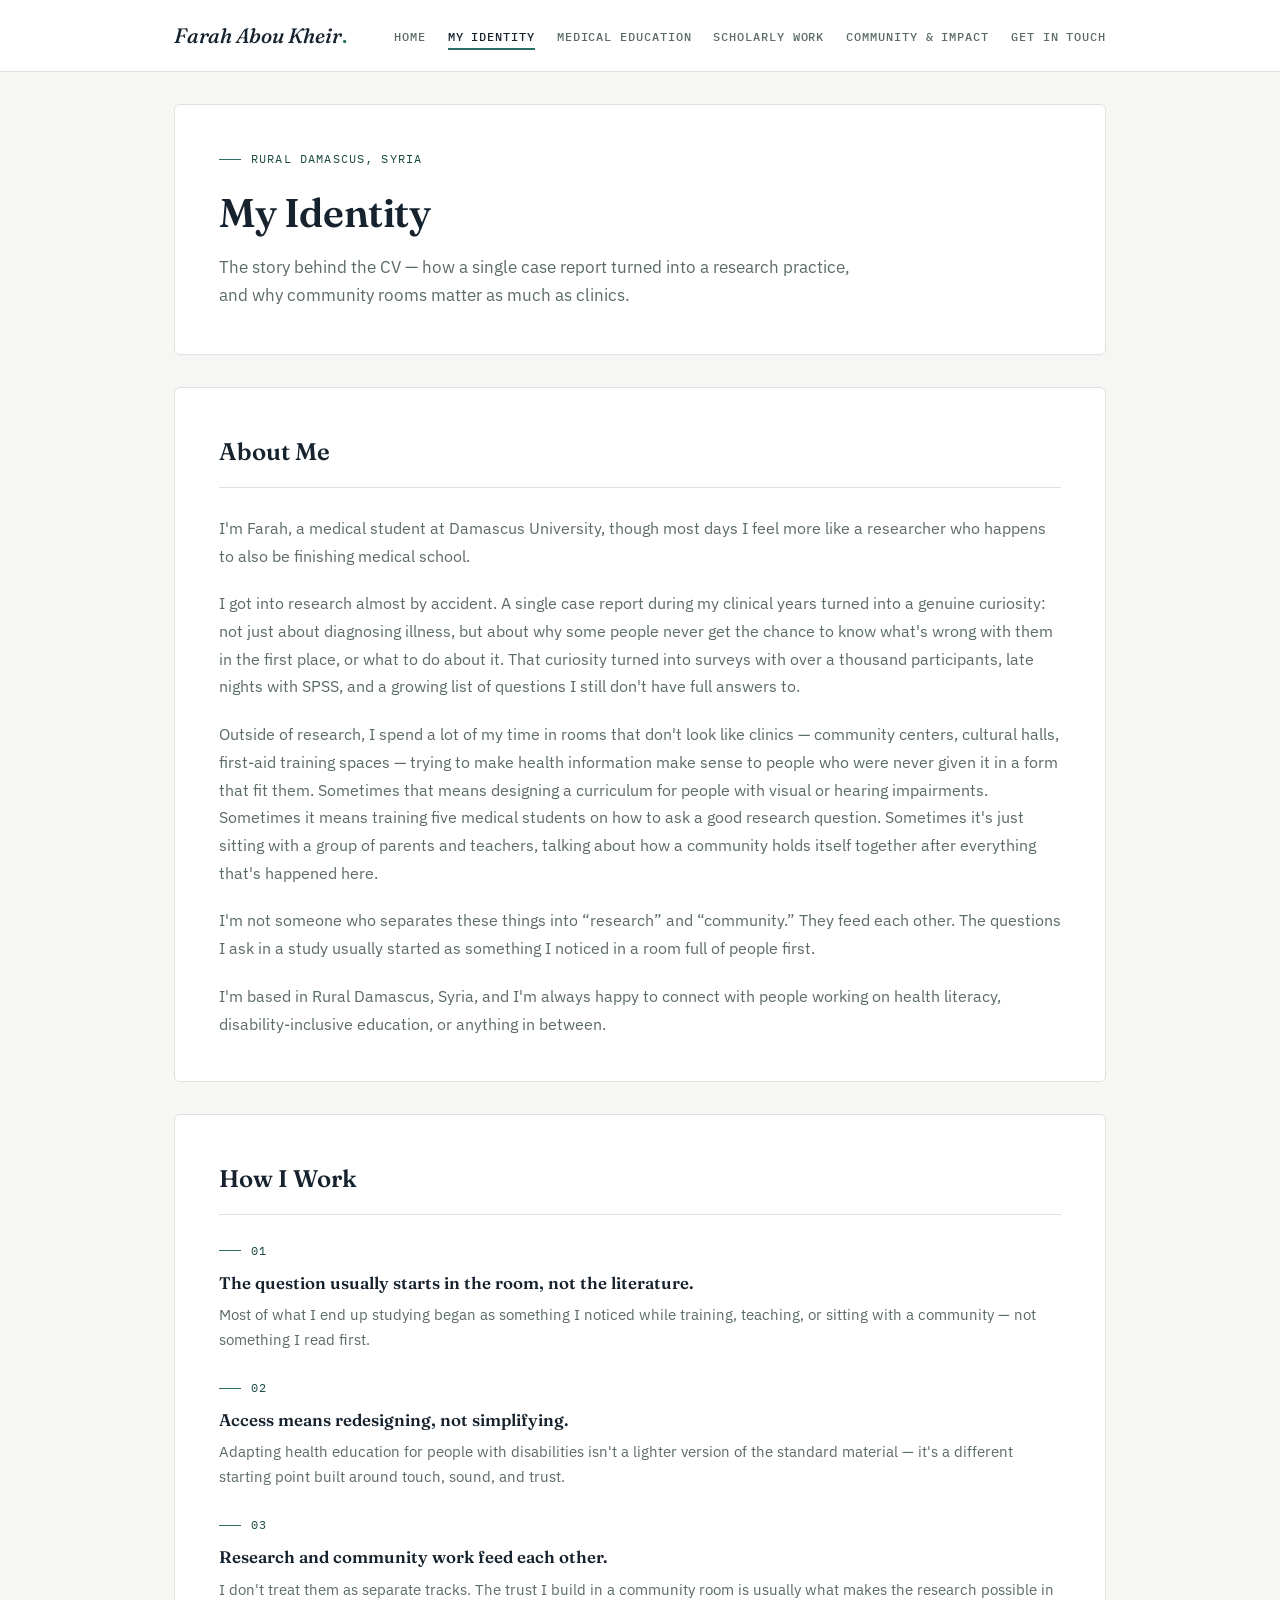
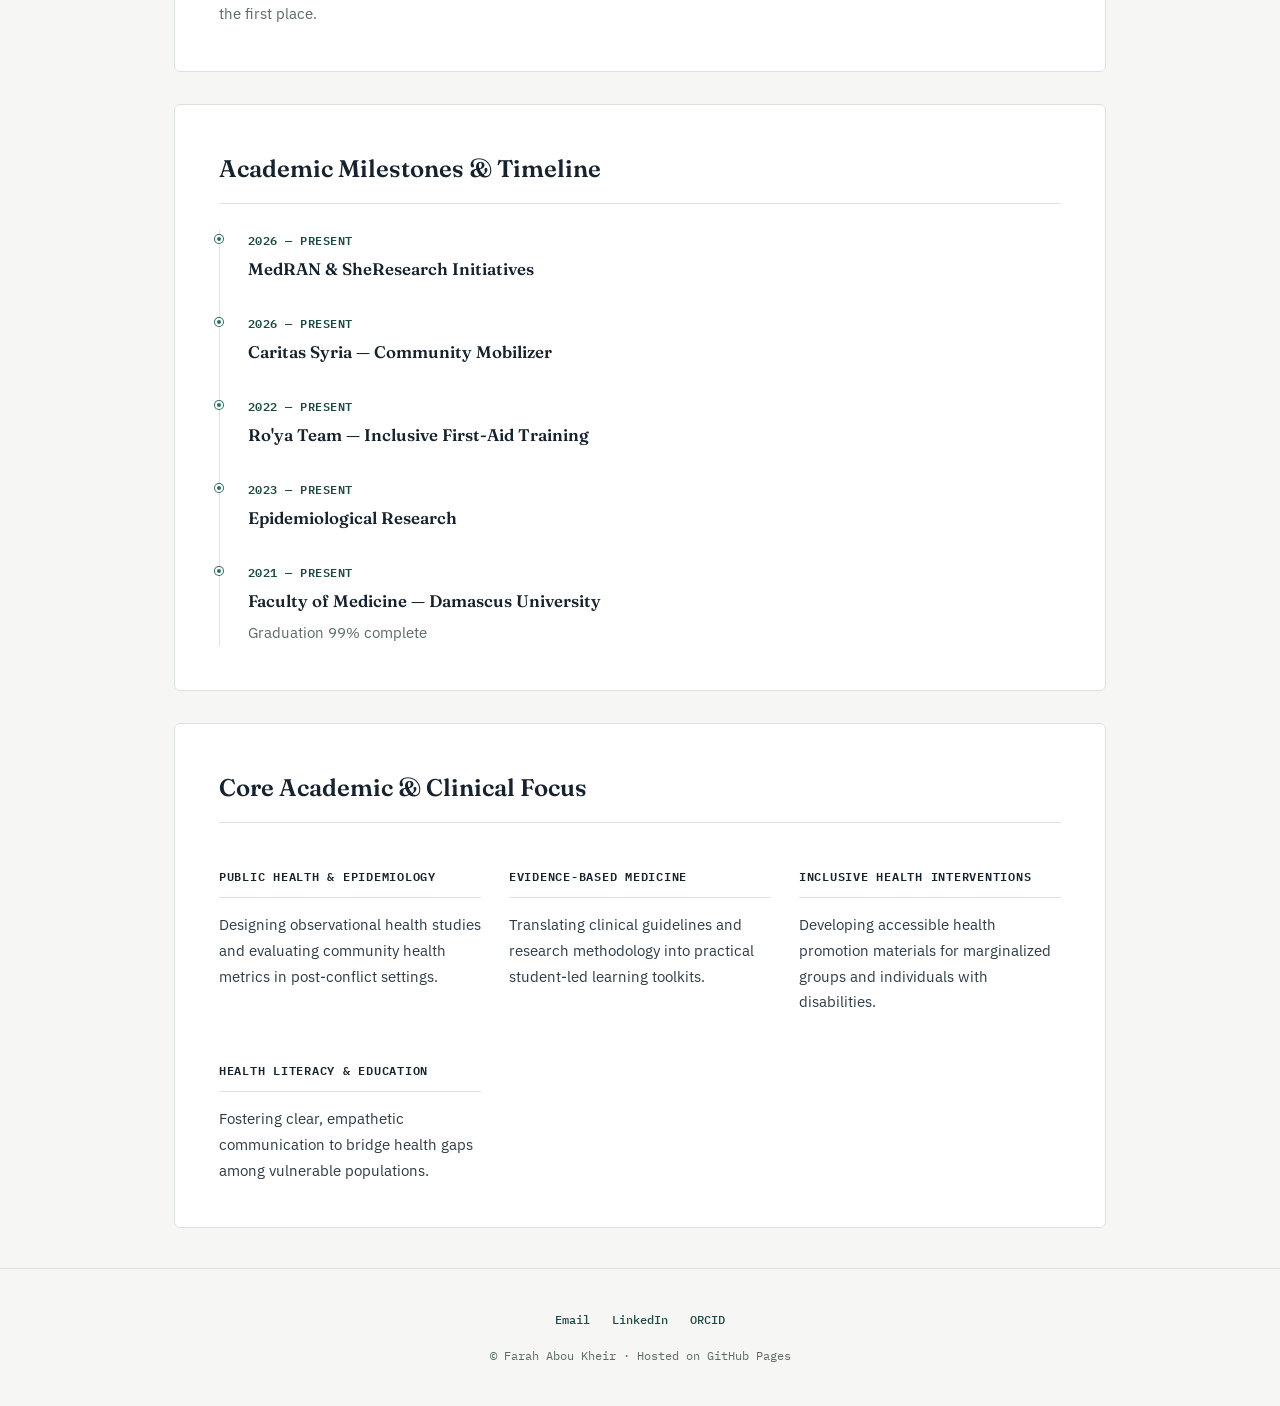
==== commit f3453c0f: "Update about.html" ====
--- a/about.html
+++ b/about.html
@@ -57,30 +57,31 @@
             </div>
         </div>
 
-        <!-- Key Figures -->
+        <!-- How I Work: replaces the old Key Figures block (kept only on the homepage to avoid repeating the same numbers twice) -->
         <div class="section-card">
-            <h2 class="section-heading">Key Figures &amp; Milestones</h2>
-            <div class="stats-strip" style="margin: 0; border-top: none;">
-                <div class="stat-block" style="border-left: none; border-right: 1px solid var(--line); padding-left: 0;">
-                    <div class="stat-number">91%</div>
-                    <div class="stat-label">Graduation Distinction<br>Average, Damascus University</div>
+            <h2 class="section-heading">How I Work</h2>
+            <div class="timeline" style="border-left: none; padding-left: 0;">
+                <div class="timeline-item" style="padding-left: 0; margin-bottom: 26px;">
+                    <div class="eyebrow" style="margin-bottom: 8px;">01</div>
+                    <div class="timeline-content">
+                        <h3>The question usually starts in the room, not the literature.</h3>
+                        <p>Most of what I end up studying began as something I noticed while training, teaching, or sitting with a community — not something I read first.</p>
+                    </div>
                 </div>
-                <div class="stat-block" style="border-right: 1px solid var(--line);">
-                    <div class="stat-number">200+</div>
-                    <div class="stat-label">Trained in Inclusive<br>Health Education (Ro'ya)</div>
+                <div class="timeline-item" style="padding-left: 0; margin-bottom: 26px;">
+                    <div class="eyebrow" style="margin-bottom: 8px;">02</div>
+                    <div class="timeline-content">
+                        <h3>Access means redesigning, not simplifying.</h3>
+                        <p>Adapting health education for people with disabilities isn't a lighter version of the standard material — it's a different starting point built around touch, sound, and trust.</p>
+                    </div>
                 </div>
-                <div class="stat-block" style="border-right: 1px solid var(--line);">
-                    <div class="stat-number">3</div>
-                    <div class="stat-label">Published Papers</div>
+                <div class="timeline-item" style="padding-left: 0; margin-bottom: 0;">
+                    <div class="eyebrow" style="margin-bottom: 8px;">03</div>
+                    <div class="timeline-content">
+                        <h3>Research and community work feed each other.</h3>
+                        <p>I don't treat them as separate tracks. The trust I build in a community room is usually what makes the research possible in the first place.</p>
+                    </div>
                 </div>
-                <div class="stat-block">
-                    <div class="stat-number">4</div>
-                    <div class="stat-label">Community Initiatives<br>Founded or Co-Led</div>
-                </div>
-            </div>
-            <div style="margin-top: 24px; padding-top: 24px; border-top: 1px solid var(--line);">
-                <div class="stat-number" style="font-size: 1.6rem;">26</div>
-                <div class="stat-label">Researchers Trained Through MedRAN / SheResearch</div>
             </div>
         </div>
 
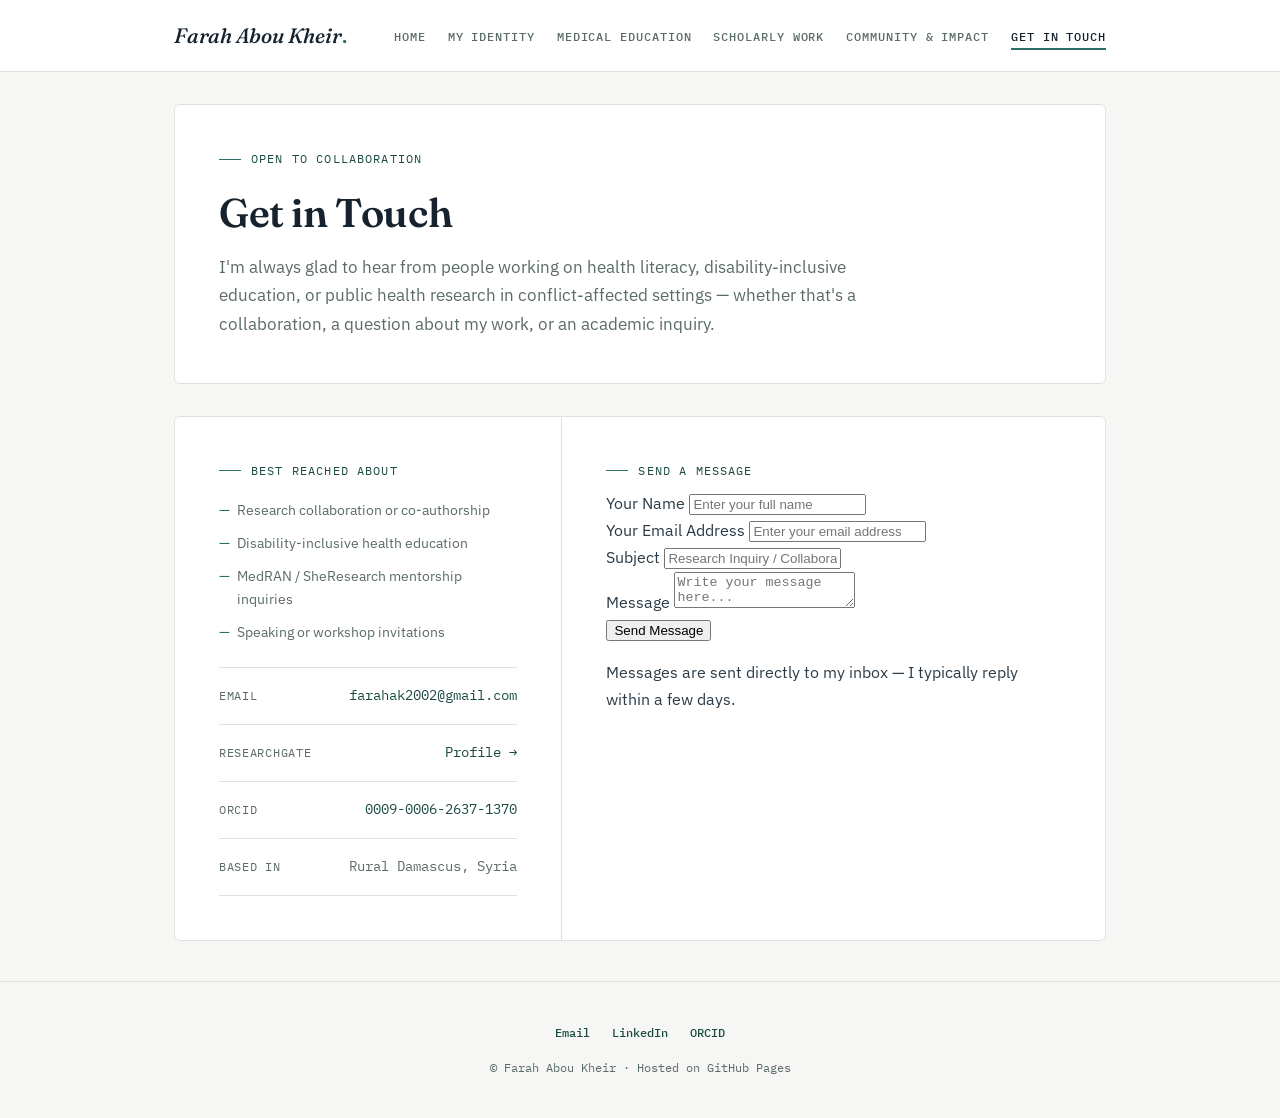
==== commit 0402c1ed: "Update about.html" ====
--- a/about.html
+++ b/about.html
@@ -3,10 +3,75 @@
 <head>
     <meta charset="UTF-8">
     <meta name="viewport" content="width=device-width, initial-scale=1.0">
-    <meta name="description" content="About Farah Abou Kheir — medical student and public health researcher based in Rural Damascus, Syria, working on health literacy and inclusive health education.">
-    <title>My Identity | Farah Abou Kheir</title>
+    <meta name="description" content="Get in touch with Farah Abou Kheir — medical student and public health researcher based in Rural Damascus, Syria.">
+    <title>Get in Touch | Farah Abou Kheir</title>
     <link rel="icon" type="image/svg+xml" href="favicon.svg">
     <link rel="stylesheet" href="styles.css">
+    <style>
+        .contact-layout {
+            display: grid;
+            grid-template-columns: 1fr 1.4fr;
+            gap: 0;
+        }
+        .contact-side {
+            padding: 44px;
+            border-right: 1px solid var(--line);
+        }
+        .contact-main { padding: 44px; }
+        .channel-row {
+            display: flex;
+            flex-direction: column;
+            gap: 0;
+            margin-top: 24px;
+        }
+        .channel-item {
+            display: flex;
+            justify-content: space-between;
+            align-items: baseline;
+            padding: 16px 0;
+            border-top: 1px solid var(--line);
+        }
+        .channel-item:last-child { border-bottom: 1px solid var(--line); }
+        .channel-label {
+            font-family: var(--mono);
+            font-size: 0.72rem;
+            text-transform: uppercase;
+            letter-spacing: 0.06em;
+            color: var(--muted);
+        }
+        .channel-value {
+            font-family: var(--mono);
+            font-size: 0.88rem;
+            color: var(--teal-deep);
+            text-decoration: none;
+            text-align: right;
+        }
+        .channel-value:hover { text-decoration: underline; }
+        .best-for-list {
+            list-style: none;
+            padding: 0;
+            margin: 18px 0 0 0;
+        }
+        .best-for-list li {
+            position: relative;
+            padding-left: 18px;
+            color: var(--muted);
+            font-size: 0.9rem;
+            margin-bottom: 10px;
+            line-height: 1.6;
+        }
+        .best-for-list li::before {
+            content: "—";
+            color: var(--teal);
+            position: absolute;
+            left: 0;
+        }
+        .honeypot { position: absolute; left: -9999px; }
+        @media (max-width: 780px) {
+            .contact-layout { grid-template-columns: 1fr; }
+            .contact-side { border-right: none; border-bottom: 1px solid var(--line); }
+        }
+    </style>
 </head>
 <body>
     <a href="#main" class="skip-link">Skip to content</a>
@@ -16,11 +81,11 @@
             <a href="index.html" class="nav-logo">Farah Abou Kheir<span class="dot">.</span></a>
             <ul class="nav-links">
                 <li><a href="index.html">Home</a></li>
-                <li><a href="about.html" class="active">My Identity</a></li>
+                <li><a href="about.html">My Identity</a></li>
                 <li><a href="medical.html">Medical Education</a></li>
                 <li><a href="research.html">Scholarly Work</a></li>
                 <li><a href="community.html">Community &amp; Impact</a></li>
-                <li><a href="contact.html">Get in Touch</a></li>
+                <li><a href="contact.html" class="active">Get in Touch</a></li>
             </ul>
         </div>
     </nav>
@@ -28,118 +93,86 @@
     <main id="main" class="container">
 
         <div class="section-card">
-            <div class="eyebrow">Rural Damascus, Syria</div>
-            <h1 class="page-title">My Identity</h1>
+            <div class="eyebrow">Open to Collaboration</div>
+            <h1 class="page-title">Get in Touch</h1>
             <p class="page-subtitle">
-                The story behind the CV — how a single case report turned into a research practice, and why community rooms matter as much as clinics.
+                I'm always glad to hear from people working on health literacy, disability-inclusive education, or public health research in conflict-affected settings — whether that's a collaboration, a question about my work, or an academic inquiry.
             </p>
         </div>
 
-        <!-- Bio -->
-        <div class="section-card">
-            <h2 class="section-heading">About Me</h2>
-            <div class="item-desc" style="font-size: 1.02rem;">
-                <p style="margin-bottom: 20px;">
-                    I'm Farah, a medical student at Damascus University, though most days I feel more like a researcher who happens to also be finishing medical school.
-                </p>
-                <p style="margin-bottom: 20px;">
-                    I got into research almost by accident. A single case report during my clinical years turned into a genuine curiosity: not just about diagnosing illness, but about why some people never get the chance to know what's wrong with them in the first place, or what to do about it. That curiosity turned into surveys with over a thousand participants, late nights with SPSS, and a growing list of questions I still don't have full answers to.
-                </p>
-                <p style="margin-bottom: 20px;">
-                    Outside of research, I spend a lot of my time in rooms that don't look like clinics — community centers, cultural halls, first-aid training spaces — trying to make health information make sense to people who were never given it in a form that fit them. Sometimes that means designing a curriculum for people with visual or hearing impairments. Sometimes it means training five medical students on how to ask a good research question. Sometimes it's just sitting with a group of parents and teachers, talking about how a community holds itself together after everything that's happened here.
-                </p>
-                <p style="margin-bottom: 20px;">
-                    I'm not someone who separates these things into &ldquo;research&rdquo; and &ldquo;community.&rdquo; They feed each other. The questions I ask in a study usually started as something I noticed in a room full of people first.
-                </p>
-                <p style="margin-bottom: 0;">
-                    I'm based in Rural Damascus, Syria, and I'm always happy to connect with people working on health literacy, disability-inclusive education, or anything in between.
-                </p>
-            </div>
-        </div>
+        <div class="section-card" style="padding: 0; overflow: hidden;">
+            <div class="contact-layout">
 
-        <!-- How I Work: replaces the old Key Figures block (kept only on the homepage to avoid repeating the same numbers twice) -->
-        <div class="section-card">
-            <h2 class="section-heading">How I Work</h2>
-            <div class="timeline" style="border-left: none; padding-left: 0;">
-                <div class="timeline-item" style="padding-left: 0; margin-bottom: 26px;">
-                    <div class="eyebrow" style="margin-bottom: 8px;">01</div>
-                    <div class="timeline-content">
-                        <h3>The question usually starts in the room, not the literature.</h3>
-                        <p>Most of what I end up studying began as something I noticed while training, teaching, or sitting with a community — not something I read first.</p>
+                <!-- Left: context + direct channels -->
+                <div class="contact-side">
+                    <div class="eyebrow">Best reached about</div>
+                    <ul class="best-for-list">
+                        <li>Research collaboration or co-authorship</li>
+                        <li>Disability-inclusive health education</li>
+                        <li>MedRAN / SheResearch mentorship inquiries</li>
+                        <li>Speaking or workshop invitations</li>
+                    </ul>
+
+                    <div class="channel-row">
+                        <div class="channel-item">
+                            <span class="channel-label">Email</span>
+                            <a class="channel-value" href="mailto:farahak2002@gmail.com">farahak2002@gmail.com</a>
+                        </div>
+                        <div class="channel-item">
+                            <span class="channel-label">ResearchGate</span>
+                            <a class="channel-value" href="https://www.researchgate.net/profile/Farah-Abou-Kheir" target="_blank" rel="noopener">Profile →</a>
+                        </div>
+                        <div class="channel-item">
+                            <span class="channel-label">ORCID</span>
+                            <a class="channel-value" href="https://orcid.org/0009-0006-2637-1370" target="_blank" rel="noopener">0009-0006-2637-1370</a>
+                        </div>
+                        <div class="channel-item">
+                            <span class="channel-label">Based in</span>
+                            <span class="channel-value" style="color: var(--muted);">Rural Damascus, Syria</span>
+                        </div>
                     </div>
                 </div>
-                <div class="timeline-item" style="padding-left: 0; margin-bottom: 26px;">
-                    <div class="eyebrow" style="margin-bottom: 8px;">02</div>
-                    <div class="timeline-content">
-                        <h3>Access means redesigning, not simplifying.</h3>
-                        <p>Adapting health education for people with disabilities isn't a lighter version of the standard material — it's a different starting point built around touch, sound, and trust.</p>
-                    </div>
+
+                <!-- Right: working contact form -->
+                <div class="contact-main">
+                    <div class="eyebrow">Send a message</div>
+
+                    <!--
+                      Wired to Formspree. To activate:
+                      1. Create a free account at https://formspree.io using farahak2002@gmail.com
+                      2. Create a new form — Formspree gives you an endpoint like https://formspree.io/f/abcdwxyz
+                      3. Replace YOUR_FORM_ID below with that ID
+                      Formspree will then email every submission straight to your inbox — no backend needed.
+                    -->
+                    <form action="https://formspree.io/f/YOUR_FORM_ID" method="POST">
+                        <input type="text" name="_gotcha" class="honeypot" tabindex="-1" autocomplete="off">
+                        <input type="hidden" name="_subject" value="New message from farahaboukheir.github.io">
+
+                        <div class="form-group">
+                            <label for="name">Your Name</label>
+                            <input type="text" id="name" name="name" class="form-control" placeholder="Enter your full name" required>
+                        </div>
+
+                        <div class="form-group">
+                            <label for="email">Your Email Address</label>
+                            <input type="email" id="email" name="_replyto" class="form-control" placeholder="Enter your email address" required>
+                        </div>
+
+                        <div class="form-group">
+                            <label for="subject">Subject</label>
+                            <input type="text" id="subject" name="subject" class="form-control" placeholder="Research Inquiry / Collaboration / General" required>
+                        </div>
+
+                        <div class="form-group">
+                            <label for="message">Message</label>
+                            <textarea id="message" name="message" class="form-control" placeholder="Write your message here..." required></textarea>
+                        </div>
+
+                        <button type="submit" class="submit-btn">Send Message</button>
+                        <p class="form-note">Messages are sent directly to my inbox — I typically reply within a few days.</p>
+                    </form>
                 </div>
-                <div class="timeline-item" style="padding-left: 0; margin-bottom: 0;">
-                    <div class="eyebrow" style="margin-bottom: 8px;">03</div>
-                    <div class="timeline-content">
-                        <h3>Research and community work feed each other.</h3>
-                        <p>I don't treat them as separate tracks. The trust I build in a community room is usually what makes the research possible in the first place.</p>
-                    </div>
-                </div>
-            </div>
-        </div>
 
-        <!-- Timeline -->
-        <div class="section-card">
-            <h2 class="section-heading">Academic Milestones &amp; Timeline</h2>
-            <div class="timeline">
-                <div class="timeline-item">
-                    <div class="timeline-dot"></div>
-                    <div class="timeline-date">2026 — Present</div>
-                    <div class="timeline-content"><h3>MedRAN &amp; SheResearch Initiatives</h3></div>
-                </div>
-                <div class="timeline-item">
-                    <div class="timeline-dot"></div>
-                    <div class="timeline-date">2026 — Present</div>
-                    <div class="timeline-content"><h3>Caritas Syria — Community Mobilizer</h3></div>
-                </div>
-                <div class="timeline-item">
-                    <div class="timeline-dot"></div>
-                    <div class="timeline-date">2022 — Present</div>
-                    <div class="timeline-content"><h3>Ro'ya Team — Inclusive First-Aid Training</h3></div>
-                </div>
-                <div class="timeline-item">
-                    <div class="timeline-dot"></div>
-                    <div class="timeline-date">2023 — Present</div>
-                    <div class="timeline-content"><h3>Epidemiological Research</h3></div>
-                </div>
-                <div class="timeline-item">
-                    <div class="timeline-dot"></div>
-                    <div class="timeline-date">2021 — Present</div>
-                    <div class="timeline-content">
-                        <h3>Faculty of Medicine — Damascus University</h3>
-                        <p>Graduation 99% complete</p>
-                    </div>
-                </div>
-            </div>
-        </div>
-
-        <!-- Focus areas -->
-        <div class="section-card">
-            <h2 class="section-heading">Core Academic &amp; Clinical Focus</h2>
-            <div class="cert-grid">
-                <div class="cert-category">
-                    <h4>Public Health &amp; Epidemiology</h4>
-                    <p class="impact-desc" style="font-size: 0.92rem; margin: 0;">Designing observational health studies and evaluating community health metrics in post-conflict settings.</p>
-                </div>
-                <div class="cert-category">
-                    <h4>Evidence-Based Medicine</h4>
-                    <p class="impact-desc" style="font-size: 0.92rem; margin: 0;">Translating clinical guidelines and research methodology into practical student-led learning toolkits.</p>
-                </div>
-                <div class="cert-category">
-                    <h4>Inclusive Health Interventions</h4>
-                    <p class="impact-desc" style="font-size: 0.92rem; margin: 0;">Developing accessible health promotion materials for marginalized groups and individuals with disabilities.</p>
-                </div>
-                <div class="cert-category">
-                    <h4>Health Literacy &amp; Education</h4>
-                    <p class="impact-desc" style="font-size: 0.92rem; margin: 0;">Fostering clear, empathetic communication to bridge health gaps among vulnerable populations.</p>
-                </div>
             </div>
         </div>
 
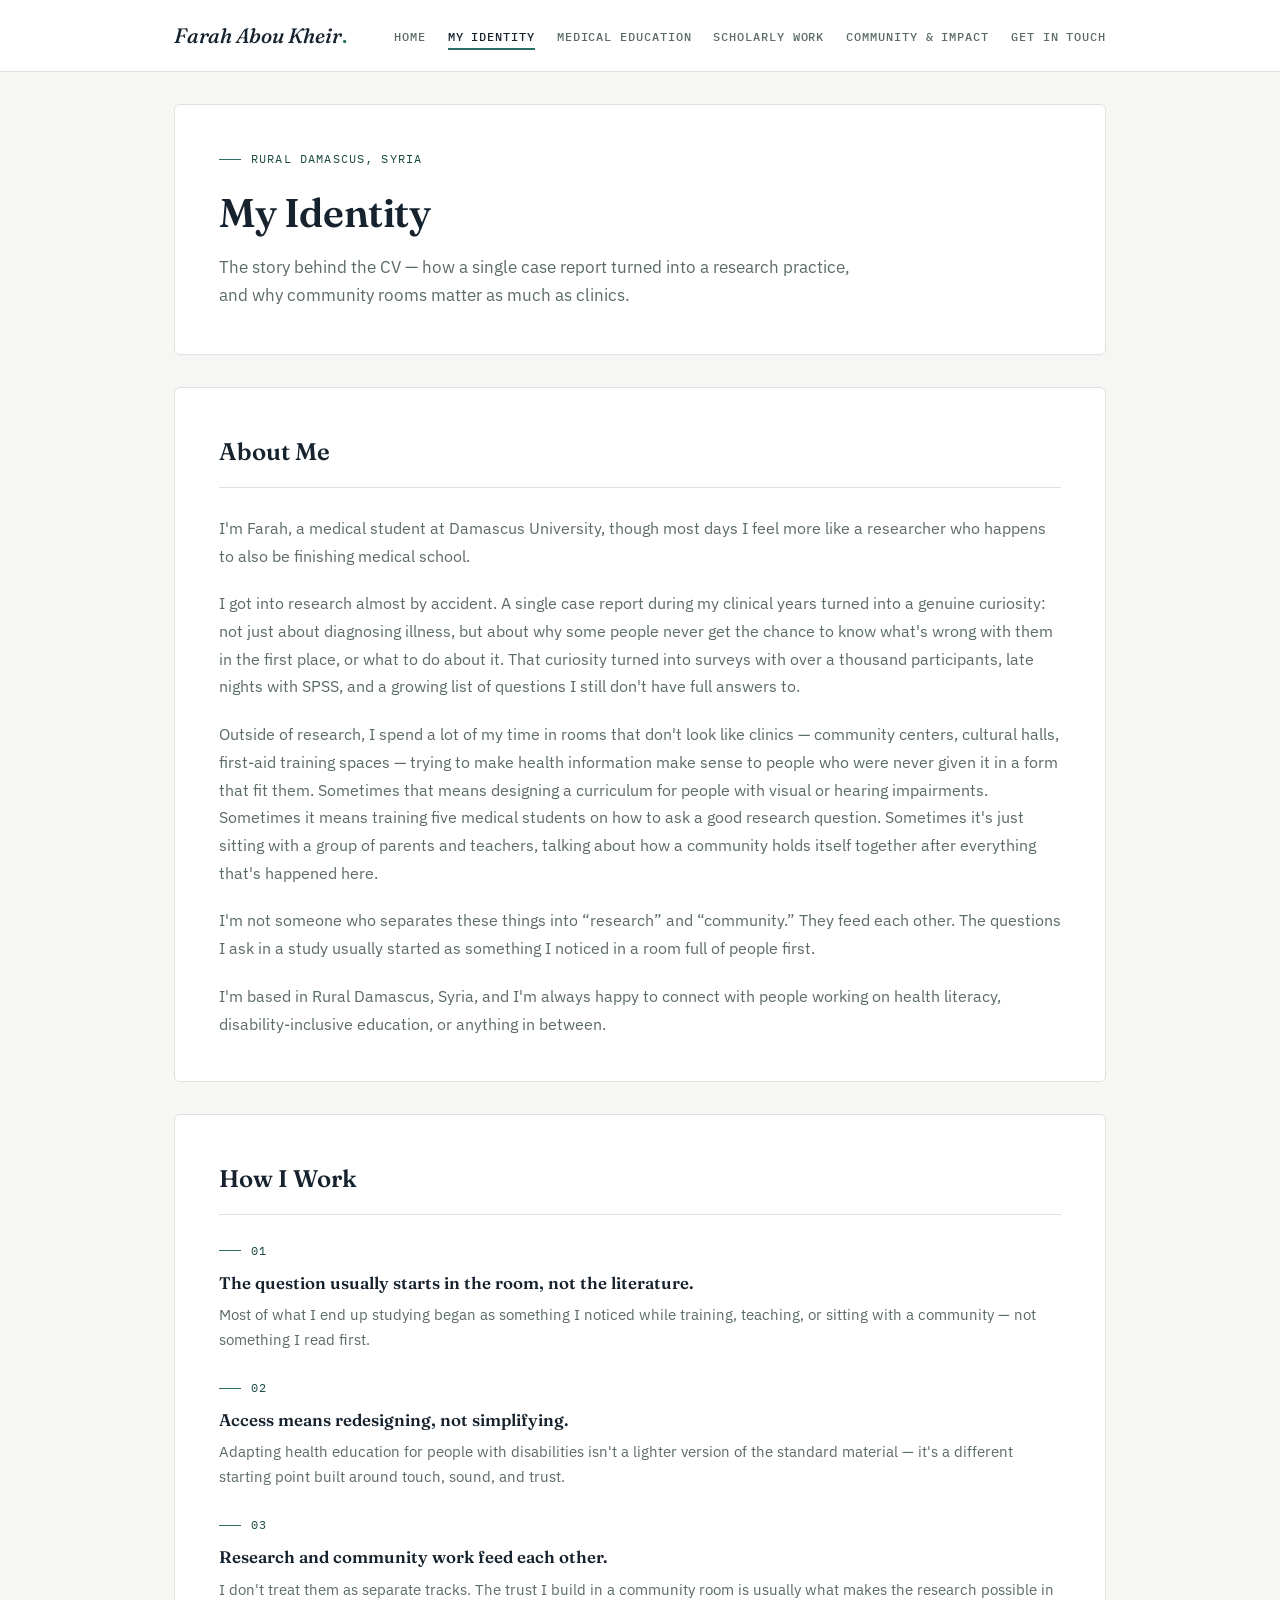
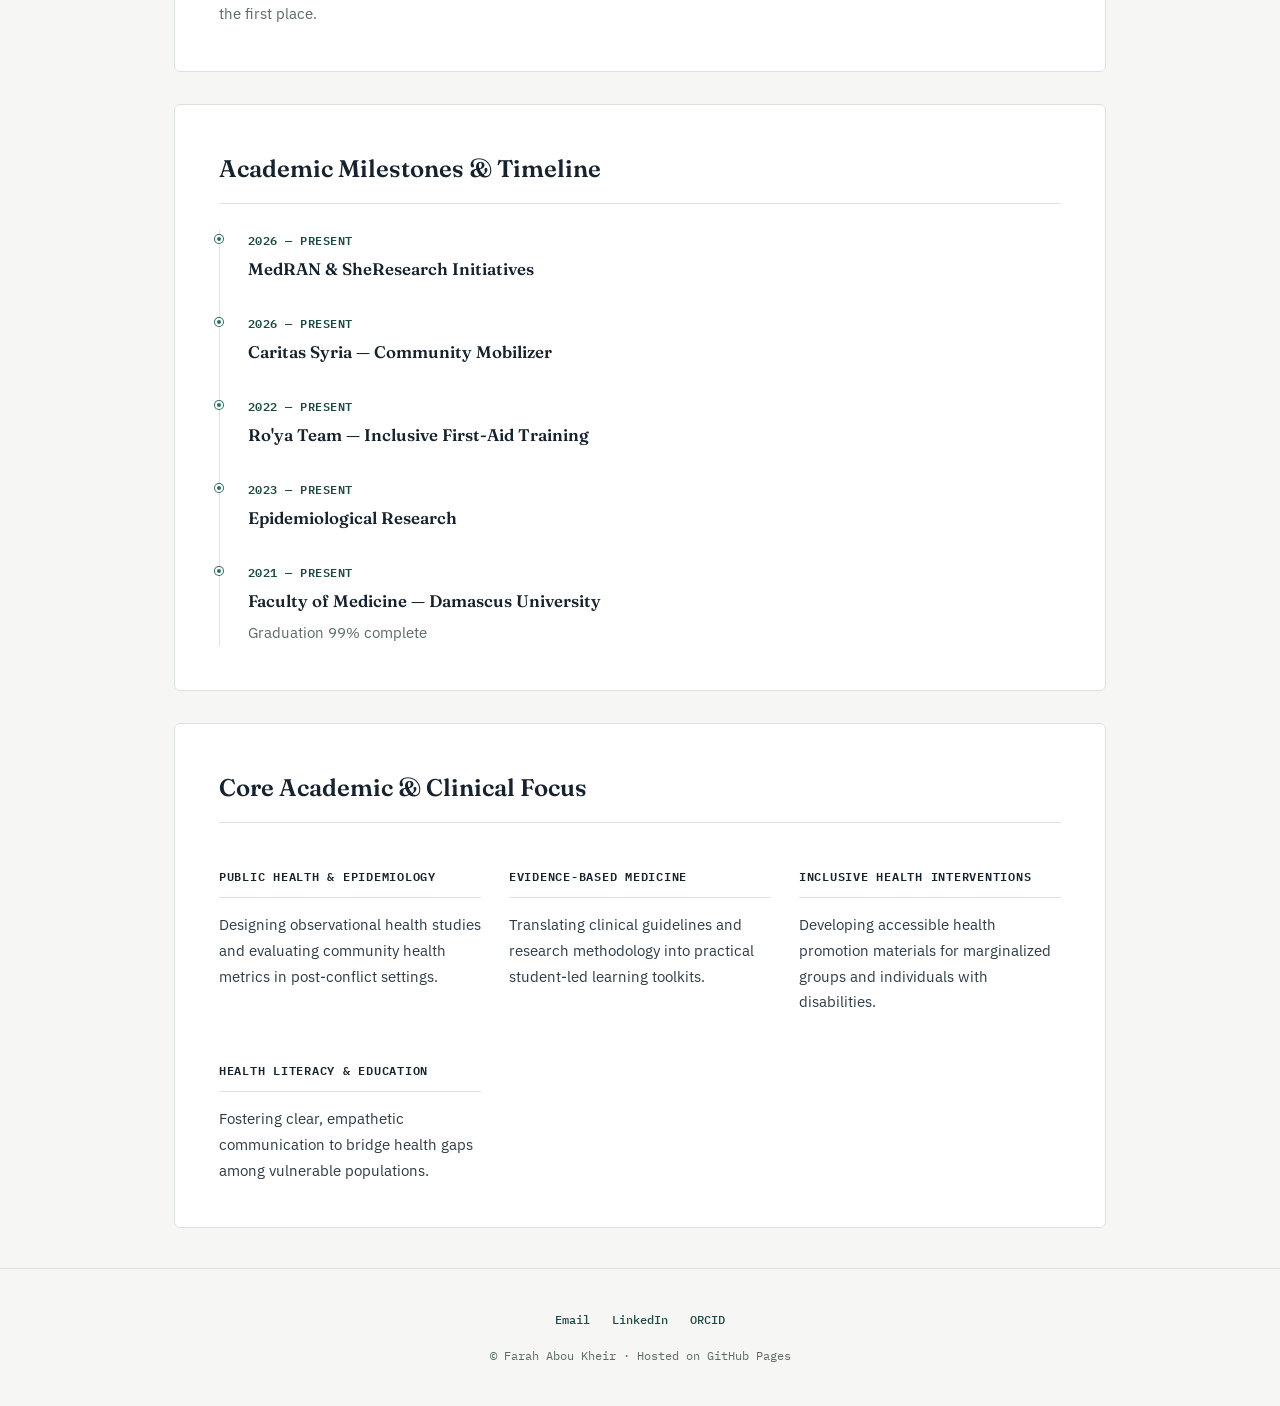
==== commit e20b509d: "Update about.html" ====
--- a/about.html
+++ b/about.html
@@ -3,75 +3,10 @@
 <head>
     <meta charset="UTF-8">
     <meta name="viewport" content="width=device-width, initial-scale=1.0">
-    <meta name="description" content="Get in touch with Farah Abou Kheir — medical student and public health researcher based in Rural Damascus, Syria.">
-    <title>Get in Touch | Farah Abou Kheir</title>
+    <meta name="description" content="About Farah Abou Kheir — medical student and public health researcher based in Rural Damascus, Syria, working on health literacy and inclusive health education.">
+    <title>My Identity | Farah Abou Kheir</title>
     <link rel="icon" type="image/svg+xml" href="favicon.svg">
     <link rel="stylesheet" href="styles.css">
-    <style>
-        .contact-layout {
-            display: grid;
-            grid-template-columns: 1fr 1.4fr;
-            gap: 0;
-        }
-        .contact-side {
-            padding: 44px;
-            border-right: 1px solid var(--line);
-        }
-        .contact-main { padding: 44px; }
-        .channel-row {
-            display: flex;
-            flex-direction: column;
-            gap: 0;
-            margin-top: 24px;
-        }
-        .channel-item {
-            display: flex;
-            justify-content: space-between;
-            align-items: baseline;
-            padding: 16px 0;
-            border-top: 1px solid var(--line);
-        }
-        .channel-item:last-child { border-bottom: 1px solid var(--line); }
-        .channel-label {
-            font-family: var(--mono);
-            font-size: 0.72rem;
-            text-transform: uppercase;
-            letter-spacing: 0.06em;
-            color: var(--muted);
-        }
-        .channel-value {
-            font-family: var(--mono);
-            font-size: 0.88rem;
-            color: var(--teal-deep);
-            text-decoration: none;
-            text-align: right;
-        }
-        .channel-value:hover { text-decoration: underline; }
-        .best-for-list {
-            list-style: none;
-            padding: 0;
-            margin: 18px 0 0 0;
-        }
-        .best-for-list li {
-            position: relative;
-            padding-left: 18px;
-            color: var(--muted);
-            font-size: 0.9rem;
-            margin-bottom: 10px;
-            line-height: 1.6;
-        }
-        .best-for-list li::before {
-            content: "—";
-            color: var(--teal);
-            position: absolute;
-            left: 0;
-        }
-        .honeypot { position: absolute; left: -9999px; }
-        @media (max-width: 780px) {
-            .contact-layout { grid-template-columns: 1fr; }
-            .contact-side { border-right: none; border-bottom: 1px solid var(--line); }
-        }
-    </style>
 </head>
 <body>
     <a href="#main" class="skip-link">Skip to content</a>
@@ -81,11 +16,11 @@
             <a href="index.html" class="nav-logo">Farah Abou Kheir<span class="dot">.</span></a>
             <ul class="nav-links">
                 <li><a href="index.html">Home</a></li>
-                <li><a href="about.html">My Identity</a></li>
+                <li><a href="about.html" class="active">My Identity</a></li>
                 <li><a href="medical.html">Medical Education</a></li>
                 <li><a href="research.html">Scholarly Work</a></li>
                 <li><a href="community.html">Community &amp; Impact</a></li>
-                <li><a href="contact.html" class="active">Get in Touch</a></li>
+                <li><a href="contact.html">Get in Touch</a></li>
             </ul>
         </div>
     </nav>
@@ -93,86 +28,118 @@
     <main id="main" class="container">
 
         <div class="section-card">
-            <div class="eyebrow">Open to Collaboration</div>
-            <h1 class="page-title">Get in Touch</h1>
+            <div class="eyebrow">Rural Damascus, Syria</div>
+            <h1 class="page-title">My Identity</h1>
             <p class="page-subtitle">
-                I'm always glad to hear from people working on health literacy, disability-inclusive education, or public health research in conflict-affected settings — whether that's a collaboration, a question about my work, or an academic inquiry.
+                The story behind the CV — how a single case report turned into a research practice, and why community rooms matter as much as clinics.
             </p>
         </div>
 
-        <div class="section-card" style="padding: 0; overflow: hidden;">
-            <div class="contact-layout">
+        <!-- Bio -->
+        <div class="section-card">
+            <h2 class="section-heading">About Me</h2>
+            <div class="item-desc" style="font-size: 1.02rem;">
+                <p style="margin-bottom: 20px;">
+                    I'm Farah, a medical student at Damascus University, though most days I feel more like a researcher who happens to also be finishing medical school.
+                </p>
+                <p style="margin-bottom: 20px;">
+                    I got into research almost by accident. A single case report during my clinical years turned into a genuine curiosity: not just about diagnosing illness, but about why some people never get the chance to know what's wrong with them in the first place, or what to do about it. That curiosity turned into surveys with over a thousand participants, late nights with SPSS, and a growing list of questions I still don't have full answers to.
+                </p>
+                <p style="margin-bottom: 20px;">
+                    Outside of research, I spend a lot of my time in rooms that don't look like clinics — community centers, cultural halls, first-aid training spaces — trying to make health information make sense to people who were never given it in a form that fit them. Sometimes that means designing a curriculum for people with visual or hearing impairments. Sometimes it means training five medical students on how to ask a good research question. Sometimes it's just sitting with a group of parents and teachers, talking about how a community holds itself together after everything that's happened here.
+                </p>
+                <p style="margin-bottom: 20px;">
+                    I'm not someone who separates these things into &ldquo;research&rdquo; and &ldquo;community.&rdquo; They feed each other. The questions I ask in a study usually started as something I noticed in a room full of people first.
+                </p>
+                <p style="margin-bottom: 0;">
+                    I'm based in Rural Damascus, Syria, and I'm always happy to connect with people working on health literacy, disability-inclusive education, or anything in between.
+                </p>
+            </div>
+        </div>
 
-                <!-- Left: context + direct channels -->
-                <div class="contact-side">
-                    <div class="eyebrow">Best reached about</div>
-                    <ul class="best-for-list">
-                        <li>Research collaboration or co-authorship</li>
-                        <li>Disability-inclusive health education</li>
-                        <li>MedRAN / SheResearch mentorship inquiries</li>
-                        <li>Speaking or workshop invitations</li>
-                    </ul>
-
-                    <div class="channel-row">
-                        <div class="channel-item">
-                            <span class="channel-label">Email</span>
-                            <a class="channel-value" href="mailto:farahak2002@gmail.com">farahak2002@gmail.com</a>
-                        </div>
-                        <div class="channel-item">
-                            <span class="channel-label">ResearchGate</span>
-                            <a class="channel-value" href="https://www.researchgate.net/profile/Farah-Abou-Kheir" target="_blank" rel="noopener">Profile →</a>
-                        </div>
-                        <div class="channel-item">
-                            <span class="channel-label">ORCID</span>
-                            <a class="channel-value" href="https://orcid.org/0009-0006-2637-1370" target="_blank" rel="noopener">0009-0006-2637-1370</a>
-                        </div>
-                        <div class="channel-item">
-                            <span class="channel-label">Based in</span>
-                            <span class="channel-value" style="color: var(--muted);">Rural Damascus, Syria</span>
-                        </div>
+        <!-- How I Work: replaces the old Key Figures block (kept only on the homepage to avoid repeating the same numbers twice) -->
+        <div class="section-card">
+            <h2 class="section-heading">How I Work</h2>
+            <div class="timeline" style="border-left: none; padding-left: 0;">
+                <div class="timeline-item" style="padding-left: 0; margin-bottom: 26px;">
+                    <div class="eyebrow" style="margin-bottom: 8px;">01</div>
+                    <div class="timeline-content">
+                        <h3>The question usually starts in the room, not the literature.</h3>
+                        <p>Most of what I end up studying began as something I noticed while training, teaching, or sitting with a community — not something I read first.</p>
                     </div>
                 </div>
+                <div class="timeline-item" style="padding-left: 0; margin-bottom: 26px;">
+                    <div class="eyebrow" style="margin-bottom: 8px;">02</div>
+                    <div class="timeline-content">
+                        <h3>Access means redesigning, not simplifying.</h3>
+                        <p>Adapting health education for people with disabilities isn't a lighter version of the standard material — it's a different starting point built around touch, sound, and trust.</p>
+                    </div>
+                </div>
+                <div class="timeline-item" style="padding-left: 0; margin-bottom: 0;">
+                    <div class="eyebrow" style="margin-bottom: 8px;">03</div>
+                    <div class="timeline-content">
+                        <h3>Research and community work feed each other.</h3>
+                        <p>I don't treat them as separate tracks. The trust I build in a community room is usually what makes the research possible in the first place.</p>
+                    </div>
+                </div>
+            </div>
+        </div>
 
-                <!-- Right: working contact form -->
-                <div class="contact-main">
-                    <div class="eyebrow">Send a message</div>
+        <!-- Timeline -->
+        <div class="section-card">
+            <h2 class="section-heading">Academic Milestones &amp; Timeline</h2>
+            <div class="timeline">
+                <div class="timeline-item">
+                    <div class="timeline-dot"></div>
+                    <div class="timeline-date">2026 — Present</div>
+                    <div class="timeline-content"><h3>MedRAN &amp; SheResearch Initiatives</h3></div>
+                </div>
+                <div class="timeline-item">
+                    <div class="timeline-dot"></div>
+                    <div class="timeline-date">2026 — Present</div>
+                    <div class="timeline-content"><h3>Caritas Syria — Community Mobilizer</h3></div>
+                </div>
+                <div class="timeline-item">
+                    <div class="timeline-dot"></div>
+                    <div class="timeline-date">2022 — Present</div>
+                    <div class="timeline-content"><h3>Ro'ya Team — Inclusive First-Aid Training</h3></div>
+                </div>
+                <div class="timeline-item">
+                    <div class="timeline-dot"></div>
+                    <div class="timeline-date">2023 — Present</div>
+                    <div class="timeline-content"><h3>Epidemiological Research</h3></div>
+                </div>
+                <div class="timeline-item">
+                    <div class="timeline-dot"></div>
+                    <div class="timeline-date">2021 — Present</div>
+                    <div class="timeline-content">
+                        <h3>Faculty of Medicine — Damascus University</h3>
+                        <p>Graduation 99% complete</p>
+                    </div>
+                </div>
+            </div>
+        </div>
 
-                    <!--
-                      Wired to Formspree. To activate:
-                      1. Create a free account at https://formspree.io using farahak2002@gmail.com
-                      2. Create a new form — Formspree gives you an endpoint like https://formspree.io/f/abcdwxyz
-                      3. Replace YOUR_FORM_ID below with that ID
-                      Formspree will then email every submission straight to your inbox — no backend needed.
-                    -->
-                    <form action="https://formspree.io/f/YOUR_FORM_ID" method="POST">
-                        <input type="text" name="_gotcha" class="honeypot" tabindex="-1" autocomplete="off">
-                        <input type="hidden" name="_subject" value="New message from farahaboukheir.github.io">
-
-                        <div class="form-group">
-                            <label for="name">Your Name</label>
-                            <input type="text" id="name" name="name" class="form-control" placeholder="Enter your full name" required>
-                        </div>
-
-                        <div class="form-group">
-                            <label for="email">Your Email Address</label>
-                            <input type="email" id="email" name="_replyto" class="form-control" placeholder="Enter your email address" required>
-                        </div>
-
-                        <div class="form-group">
-                            <label for="subject">Subject</label>
-                            <input type="text" id="subject" name="subject" class="form-control" placeholder="Research Inquiry / Collaboration / General" required>
-                        </div>
-
-                        <div class="form-group">
-                            <label for="message">Message</label>
-                            <textarea id="message" name="message" class="form-control" placeholder="Write your message here..." required></textarea>
-                        </div>
-
-                        <button type="submit" class="submit-btn">Send Message</button>
-                        <p class="form-note">Messages are sent directly to my inbox — I typically reply within a few days.</p>
-                    </form>
+        <!-- Focus areas -->
+        <div class="section-card">
+            <h2 class="section-heading">Core Academic &amp; Clinical Focus</h2>
+            <div class="cert-grid">
+                <div class="cert-category">
+                    <h4>Public Health &amp; Epidemiology</h4>
+                    <p class="impact-desc" style="font-size: 0.92rem; margin: 0;">Designing observational health studies and evaluating community health metrics in post-conflict settings.</p>
                 </div>
-
+                <div class="cert-category">
+                    <h4>Evidence-Based Medicine</h4>
+                    <p class="impact-desc" style="font-size: 0.92rem; margin: 0;">Translating clinical guidelines and research methodology into practical student-led learning toolkits.</p>
+                </div>
+                <div class="cert-category">
+                    <h4>Inclusive Health Interventions</h4>
+                    <p class="impact-desc" style="font-size: 0.92rem; margin: 0;">Developing accessible health promotion materials for marginalized groups and individuals with disabilities.</p>
+                </div>
+                <div class="cert-category">
+                    <h4>Health Literacy &amp; Education</h4>
+                    <p class="impact-desc" style="font-size: 0.92rem; margin: 0;">Fostering clear, empathetic communication to bridge health gaps among vulnerable populations.</p>
+                </div>
             </div>
         </div>
 
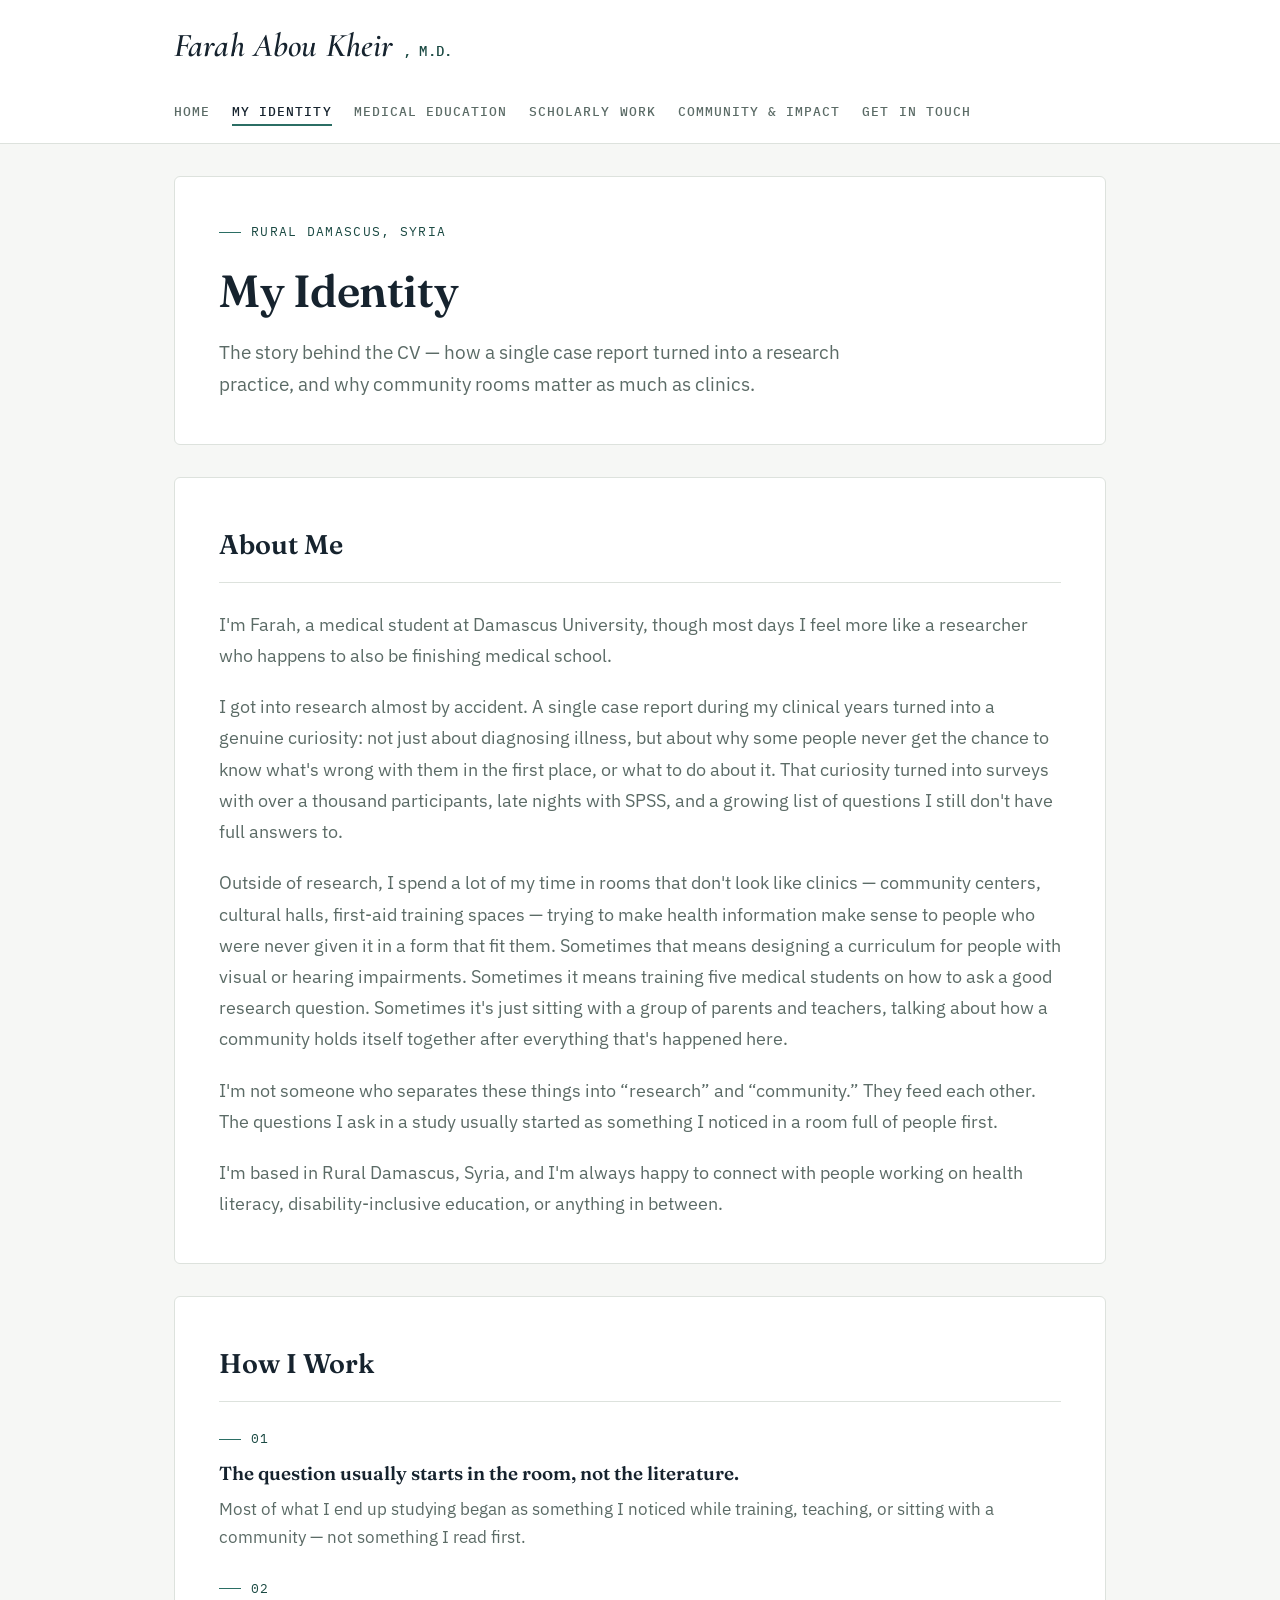
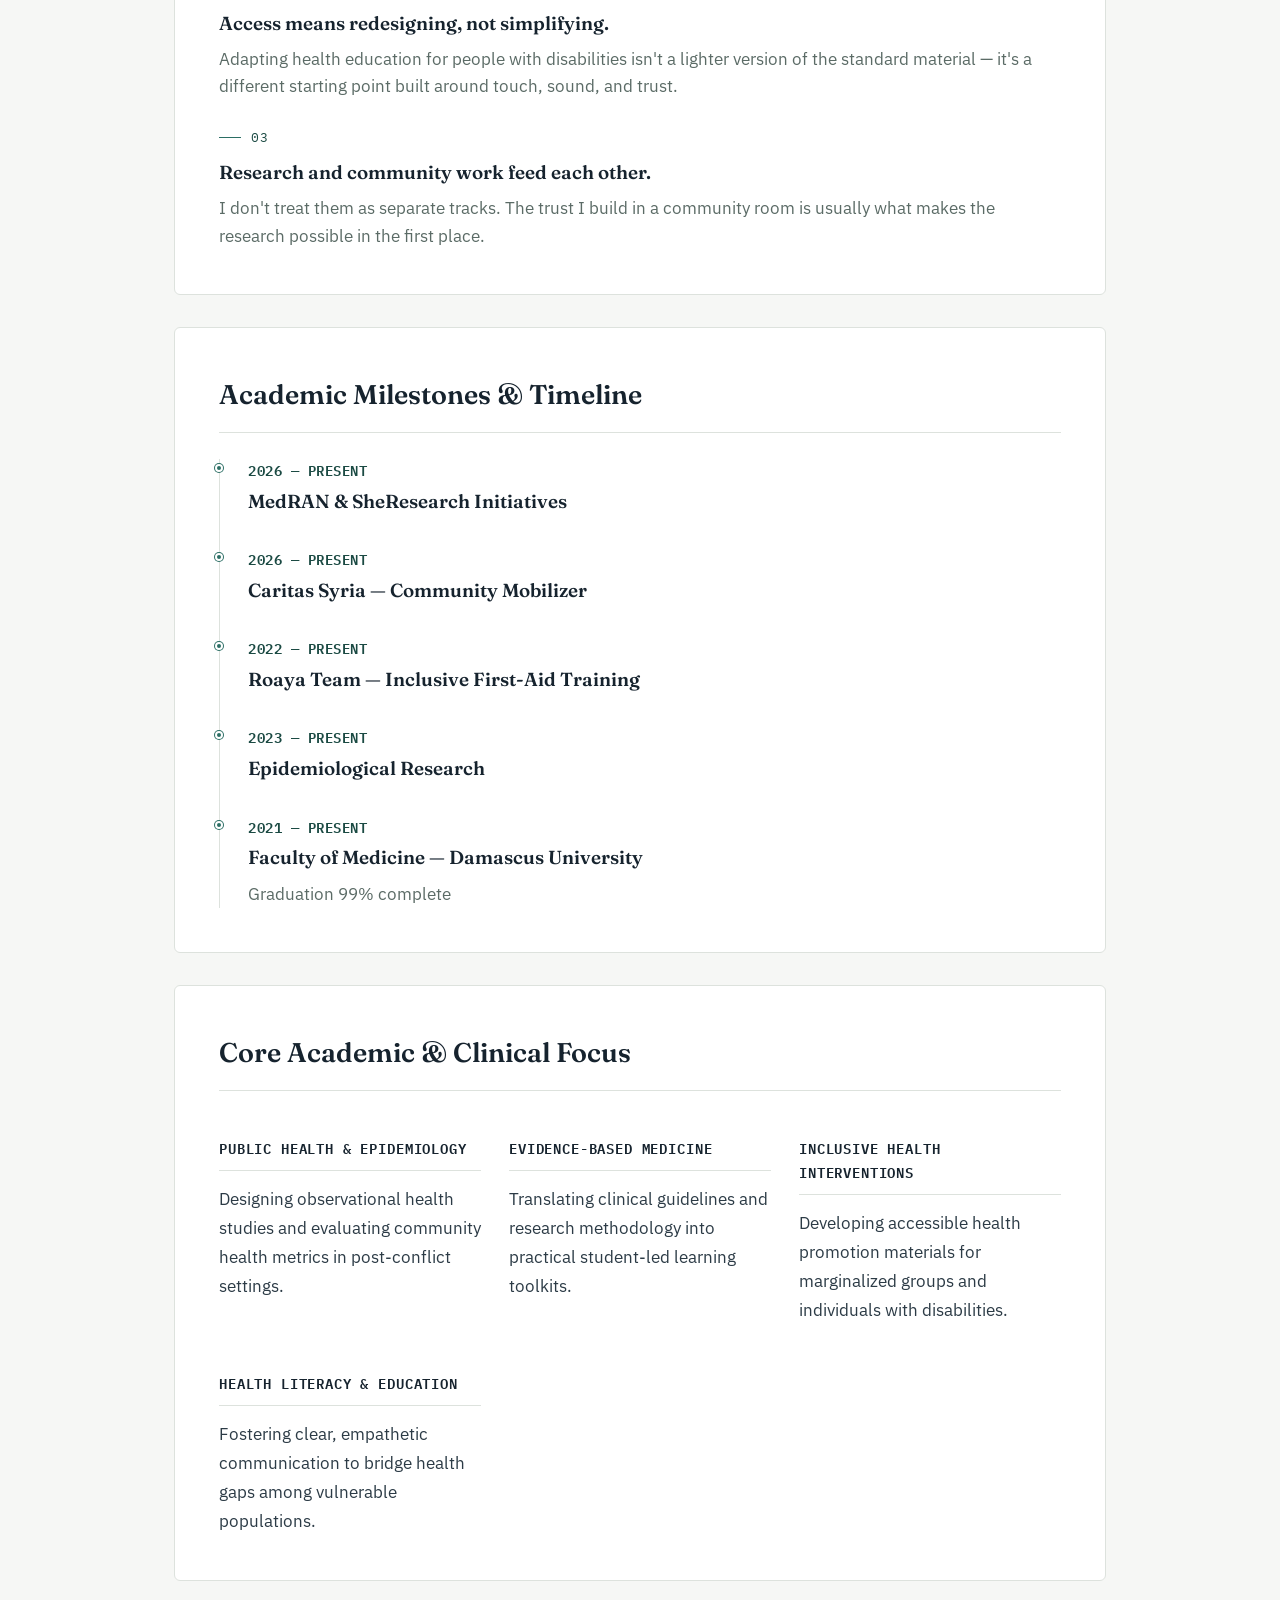
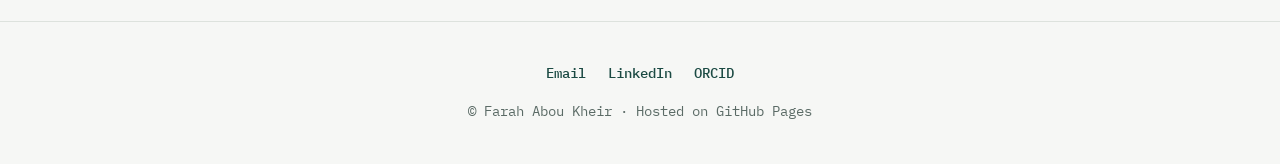
==== commit eff096fe: "Add files via upload" ====
--- a/about.html
+++ b/about.html
@@ -13,7 +13,7 @@
 
     <nav>
         <div class="nav-container">
-            <a href="index.html" class="nav-logo">Farah Abou Kheir<span class="dot">.</span></a>
+            <a href="index.html" class="nav-logo">Farah Abou Kheir<span class="credential">, M.D.</span></a>
             <ul class="nav-links">
                 <li><a href="index.html">Home</a></li>
                 <li><a href="about.html" class="active">My Identity</a></li>
@@ -102,7 +102,7 @@
                 <div class="timeline-item">
                     <div class="timeline-dot"></div>
                     <div class="timeline-date">2022 — Present</div>
-                    <div class="timeline-content"><h3>Ro'ya Team — Inclusive First-Aid Training</h3></div>
+                    <div class="timeline-content"><h3>Roaya Team — Inclusive First-Aid Training</h3></div>
                 </div>
                 <div class="timeline-item">
                     <div class="timeline-dot"></div>
--- a/styles.css
+++ b/styles.css
@@ -3,7 +3,7 @@
    Design system: "Field Record" — a clinical case-file aesthetic
    ============================================================ */
 
-@import url('https://fonts.googleapis.com/css2?family=Fraunces:ital,opsz,wght@0,9..144,300;0,9..144,400;0,9..144,600;0,9..144,700;1,9..144,400;1,9..144,500&family=IBM+Plex+Sans:wght@400;500;600;700&family=IBM+Plex+Mono:wght@400;500;600&display=swap');
+@import url('https://fonts.googleapis.com/css2?family=Cormorant+Garamond:ital,wght@0,500;0,600;1,500;1,600&family=Fraunces:ital,opsz,wght@0,9..144,300;0,9..144,400;0,9..144,600;0,9..144,700;1,9..144,400;1,9..144,500&family=IBM+Plex+Sans:wght@400;500;600;700&family=IBM+Plex+Mono:wght@400;500;600&display=swap');
 
 :root {
   --ink: #16232e;
@@ -22,13 +22,14 @@
   --muted: #5b6b66;
 
   --serif: 'Fraunces', Georgia, serif;
+  --logo-serif: 'Cormorant Garamond', 'Fraunces', Georgia, serif;
   --sans: 'IBM Plex Sans', -apple-system, sans-serif;
   --mono: 'IBM Plex Mono', 'Courier New', monospace;
 }
 
 * { box-sizing: border-box; }
 
-html { scroll-behavior: smooth; }
+html { scroll-behavior: smooth; font-size: 18px; }
 
 body {
   font-family: var(--sans);
@@ -78,16 +79,27 @@
 }
 
 .nav-logo {
-  font-family: var(--serif);
+  font-family: var(--logo-serif);
   font-style: italic;
-  font-weight: 500;
-  font-size: 1.3rem;
+  font-weight: 600;
+  font-size: 1.85rem;
+  letter-spacing: 0.005em;
   color: var(--ink);
   text-decoration: none;
   white-space: nowrap;
-}
-
-.nav-logo .dot { color: var(--teal); font-style: normal; }
+  display: inline-flex;
+  align-items: baseline;
+  gap: 9px;
+}
+
+.nav-logo .credential {
+  font-family: var(--mono);
+  font-size: 0.78rem;
+  font-style: normal;
+  font-weight: 500;
+  letter-spacing: 0.02em;
+  color: var(--teal-deep);
+}
 
 .nav-links {
   display: flex;
@@ -822,6 +834,191 @@
   font-size: 0.78rem;
 }
 
+/* ---------- Metrics grid (About page) ---------- */
+.metrics-grid {
+  display: grid;
+  grid-template-columns: repeat(2, 1fr);
+  gap: 1px;
+  background: var(--line);
+  border: 1px solid var(--line);
+  border-radius: 4px;
+  overflow: hidden;
+  margin-top: 8px;
+}
+
+.metric-card {
+  background: var(--surface);
+  padding: 26px 24px;
+  text-align: left;
+}
+
+.metric-card.wide { grid-column: span 2; }
+
+.metric-number {
+  font-family: var(--serif);
+  font-size: 2.1rem;
+  font-weight: 600;
+  color: var(--teal-deep);
+  line-height: 1;
+  margin-bottom: 8px;
+}
+
+.metric-label {
+  color: var(--muted);
+  font-family: var(--mono);
+  font-size: 0.76rem;
+  letter-spacing: 0.02em;
+  line-height: 1.5;
+}
+
+/* ---------- Focus grid (About page) ---------- */
+.focus-grid {
+  display: grid;
+  grid-template-columns: repeat(2, 1fr);
+  gap: 14px;
+  margin-top: 8px;
+}
+
+.focus-box {
+  background: var(--surface);
+  padding: 22px;
+  border: 1px solid var(--line);
+  border-left: 3px solid var(--teal);
+  border-radius: 4px;
+}
+
+.focus-title {
+  color: var(--ink);
+  font-family: var(--serif);
+  font-weight: 600;
+  font-size: 1.02rem;
+  margin-bottom: 8px;
+}
+
+.focus-desc {
+  color: var(--muted);
+  font-size: 0.9rem;
+  margin: 0;
+  line-height: 1.6;
+}
+
+/* ---------- Contact page ---------- */
+.contact-grid {
+  display: grid;
+  grid-template-columns: repeat(auto-fit, minmax(220px, 1fr));
+  gap: 1px;
+  background: var(--line);
+  border: 1px solid var(--line);
+  border-radius: 4px;
+  overflow: hidden;
+  margin-bottom: 32px;
+}
+
+.contact-card {
+  background: var(--surface);
+  padding: 26px 22px;
+  text-align: left;
+}
+
+.contact-card .eyebrow { margin-bottom: 14px; }
+
+.contact-card h3 {
+  color: var(--ink);
+  font-family: var(--serif);
+  margin: 0 0 8px 0;
+  font-size: 1.05rem;
+  font-weight: 600;
+}
+
+.contact-card a {
+  color: var(--teal-deep);
+  text-decoration: none;
+  font-family: var(--mono);
+  font-weight: 500;
+  word-break: break-all;
+  font-size: 0.85rem;
+  border-bottom: 1px solid transparent;
+  transition: border-color 0.2s ease;
+}
+
+.contact-card a:hover { border-bottom-color: var(--teal); }
+
+.form-group { margin-bottom: 20px; }
+
+.form-row {
+  display: grid;
+  grid-template-columns: 1fr 1fr;
+  gap: 18px;
+}
+
+.form-group label {
+  display: block;
+  margin-bottom: 8px;
+  color: var(--ink);
+  font-family: var(--mono);
+  font-weight: 500;
+  font-size: 0.72rem;
+  text-transform: uppercase;
+  letter-spacing: 0.06em;
+}
+
+.form-control {
+  width: 100%;
+  padding: 13px 16px;
+  border: 1px solid var(--line);
+  border-radius: 6px;
+  font-family: var(--sans);
+  font-size: 0.95rem;
+  background-color: #ffffff;
+  color: var(--ink);
+  box-sizing: border-box;
+  transition: border-color 0.2s ease, box-shadow 0.2s ease;
+}
+
+.form-control::placeholder { color: #a7b0ac; }
+
+.form-control:focus {
+  outline: none;
+  border-color: var(--teal);
+  box-shadow: 0 0 0 3px var(--teal-tint);
+}
+
+textarea.form-control { resize: vertical; min-height: 140px; line-height: 1.6; }
+
+.submit-btn {
+  background-color: var(--teal-deep);
+  color: #ffffff;
+  border: none;
+  padding: 13px 28px;
+  border-radius: 6px;
+  font-family: var(--mono);
+  font-size: 0.82rem;
+  font-weight: 600;
+  letter-spacing: 0.05em;
+  text-transform: uppercase;
+  cursor: pointer;
+  transition: background-color 0.2s ease, transform 0.15s ease;
+}
+
+.submit-btn:hover { background-color: var(--teal); transform: translateY(-1px); }
+.submit-btn:active { transform: translateY(0); }
+
+.form-note {
+  font-family: var(--mono);
+  font-size: 0.76rem;
+  color: var(--muted);
+  margin-top: 14px;
+}
+
+@media (max-width: 640px) {
+  .form-row { grid-template-columns: 1fr; }
+}
+
+@media (max-width: 640px) {
+  .metrics-grid, .focus-grid { grid-template-columns: 1fr; }
+  .metric-card.wide { grid-column: span 1; }
+}
+
 /* ---------- Footer ---------- */
 footer {
   text-align: center;
@@ -848,4 +1045,3 @@
 }
 
 .footer-links a:hover { text-decoration: underline; }
-
